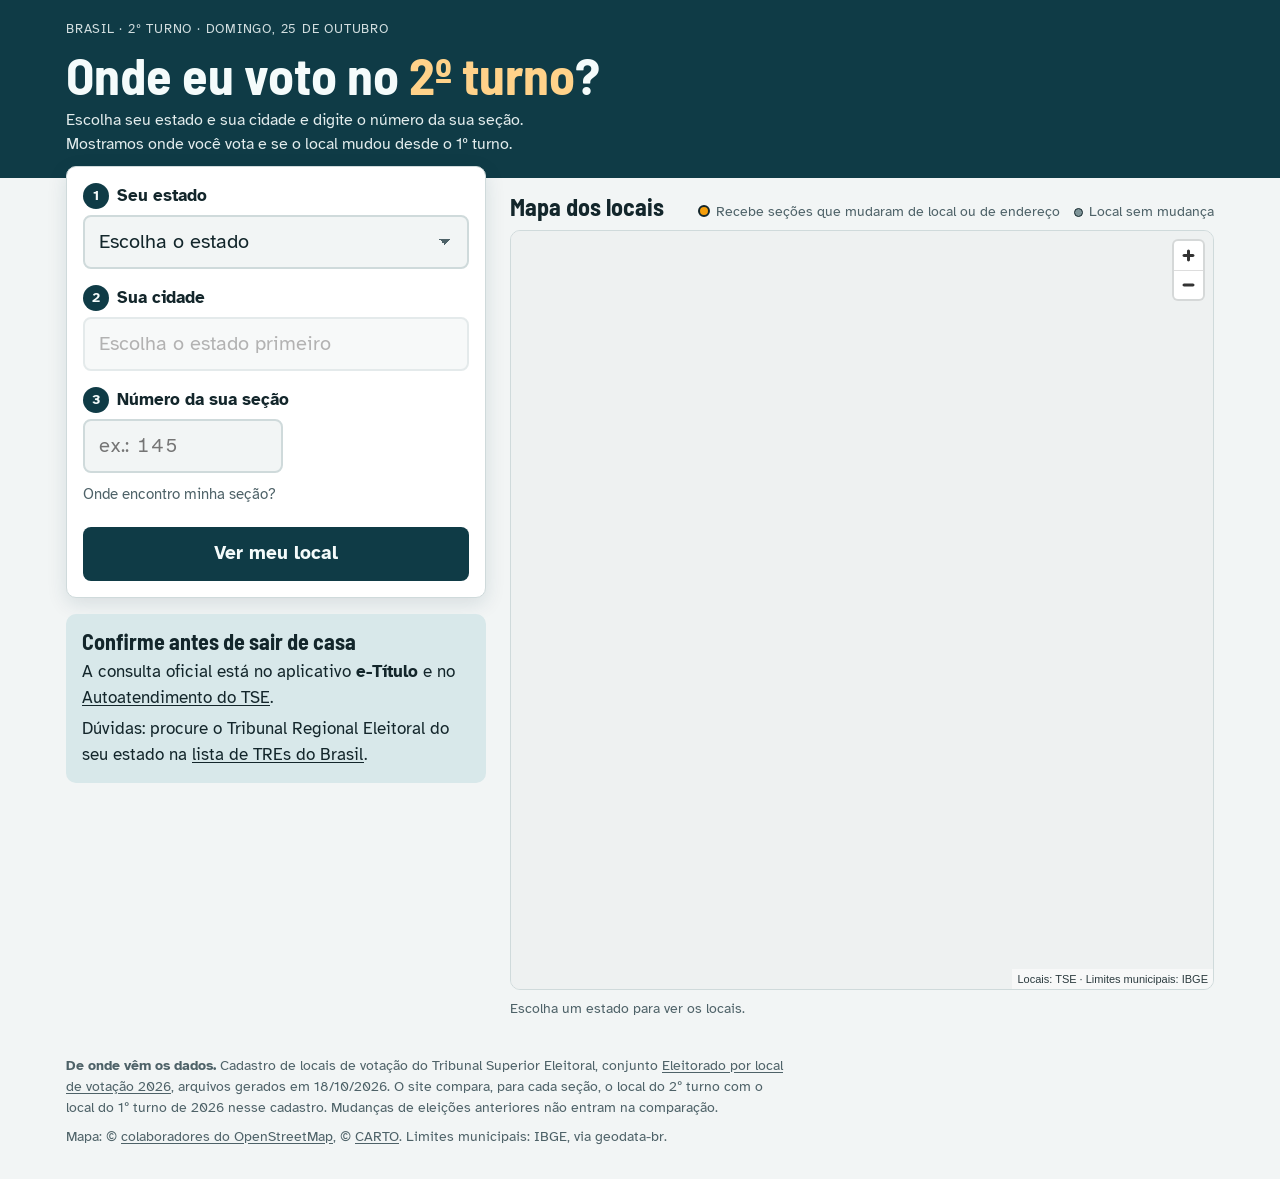
==== index.html @ 8fe8cce7 "Remove a frase 'Este site não é oficial' do bloco de confirmação Co-Authored-By: Claude Opus 5.5 <no" ====
<!doctype html>
<html lang="pt-BR">
<head>
<meta charset="utf-8">
<meta name="viewport" content="width=device-width, initial-scale=1, viewport-fit=cover">
<title>Onde voto no 2º turno?</title>
<meta name="description" content="Consulte onde sua seção vota no 2º turno de 25/10/2026, em todo o Brasil e no exterior, e veja se o local mudou desde o 1º turno. Dados do cadastro do TSE.">
<meta name="theme-color" content="#0f3b46">
<link rel="preconnect" href="https://fonts.googleapis.com">
<link rel="preconnect" href="https://fonts.gstatic.com" crossorigin>
<link rel="stylesheet" href="https://fonts.googleapis.com/css2?family=Atkinson+Hyperlegible:wght@400;700&family=Barlow+Semi+Condensed:wght@600;700&display=swap">
<link rel="stylesheet" href="lib/maplibre-gl.css">
<link rel="stylesheet" href="assets/estilo.css">
</head>
<body>
<header class="topo">
  <div class="faixa">
    <p class="selo">Brasil · 2º turno · domingo, 25 de outubro</p>
    <h1>Onde eu voto no <span>2º turno</span>?</h1>
    <p class="sub">Escolha seu estado e sua cidade e digite o número da sua seção. Mostramos onde você vota e se o local mudou desde o 1º turno.</p>
  </div>
</header>

<main class="conteudo">
  <form id="busca" class="busca" autocomplete="off" novalidate>
    <div class="campo">
      <label for="uf"><span class="passo">1</span> Seu estado</label>
      <select id="uf"><option value="">Escolha o estado</option></select>
      <p id="carregando" class="carregando" role="status" hidden></p>
    </div>
    <div class="campo">
      <label for="cidade"><span class="passo">2</span> <span id="rotulo-cidade">Sua cidade</span></label>
      <div class="auto">
        <input id="cidade" type="text" inputmode="search" placeholder="Escolha o estado primeiro" aria-autocomplete="list" aria-controls="sugestoes" aria-expanded="false" enterkeyhint="next" disabled>
        <ul id="sugestoes" class="sugestoes" role="listbox" hidden></ul>
      </div>
      <p id="dica-exterior" class="dica" hidden>No exterior, digite a cidade que aparece no seu título como município. Normalmente é a cidade do consulado ou da embaixada, que pode ser diferente da cidade onde você mora.</p>
    </div>
    <div class="campo">
      <label for="secao"><span class="passo">3</span> Número da sua seção</label>
      <input id="secao" type="text" inputmode="numeric" pattern="[0-9]*" maxlength="4" placeholder="ex.: 145" enterkeyhint="search">
      <details class="ajuda">
        <summary>Onde encontro minha seção?</summary>
        <p>No seu título de eleitor ou no aplicativo e-Título, no campo <b>Seção</b>. A <b>Zona</b> aparece logo ao lado e pode ser pedida se a sua cidade tiver mais de uma zona.</p>
      </details>
    </div>
    <button id="ver" type="submit" class="botao">Ver meu local</button>
    <p id="erro" class="erro" role="alert" hidden></p>
  </form>

  <section id="resultado" class="resultado" aria-live="polite" hidden></section>

  <section id="mapa-bloco" class="mapa-bloco" aria-labelledby="titulo-mapa">
    <div class="mapa-cab">
      <h2 id="titulo-mapa">Mapa dos locais</h2>
      <ul class="legenda">
        <li><span class="pt pt-mud"></span>Recebe seções que mudaram de local ou de endereço</li>
        <li><span class="pt pt-normal"></span>Local sem mudança</li>
      </ul>
    </div>
    <div id="mapa" class="mapa" role="region" aria-label="Mapa dos locais de votação"></div>
    <p class="nota-mapa" id="nota-mapa">Escolha um estado para ver os locais. Toque em um ponto para ver o nome do local e as seções. Os pontos usam as coordenadas do cadastro do TSE e podem estar algumas dezenas de metros fora do lugar exato.</p>
  </section>

  <section id="cidade-lista" class="cidade-lista" hidden></section>

  <aside class="confirme">
    <h2>Confirme antes de sair de casa</h2>
    <p>A consulta oficial está no aplicativo <b>e-Título</b> e no <a href="https://www.tse.jus.br/servicos-eleitorais/autoatendimento-eleitoral" target="_blank" rel="noopener">Autoatendimento do TSE</a>.</p>
    <p id="tre-txt">Dúvidas: procure o Tribunal Regional Eleitoral do seu estado na <a id="tre-link" href="https://www.tse.jus.br/institucional/justica-eleitoral/tres" target="_blank" rel="noopener">lista de TREs do Brasil</a>.</p>
  </aside>
</main>

<footer class="rodape">
  <p><b>De onde vêm os dados.</b> Cadastro de locais de votação do Tribunal Superior Eleitoral, conjunto <a href="https://dadosabertos.tse.jus.br/dataset/eleitorado-2026" target="_blank" rel="noopener">Eleitorado por local de votação 2026</a>, arquivos gerados em <span id="data-tse">—</span>. O site compara, para cada seção, o local do 2º turno com o local do 1º turno de 2026 nesse cadastro. Mudanças de eleições anteriores não entram na comparação.</p>
  <p>Mapa: © <a href="https://www.openstreetmap.org/copyright" target="_blank" rel="noopener">colaboradores do OpenStreetMap</a>, © <a href="https://carto.com/attributions" target="_blank" rel="noopener">CARTO</a>. Limites municipais: IBGE, via geodata-br. <span id="repo-txt" hidden>Código aberto no <a id="link-repo" href="#" target="_blank" rel="noopener">GitHub</a>.</span></p>
</footer>

<script src="lib/maplibre-gl.js"></script>
<script src="assets/app.js"></script>
</body>
</html>
---- lib/maplibre-gl.css ----
.maplibregl-map{font:12px/20px Helvetica Neue,Arial,Helvetica,sans-serif;overflow:hidden;position:relative;-webkit-tap-highlight-color:rgb(0 0 0/0)}.maplibregl-canvas{left:0;position:absolute;top:0}.maplibregl-map:fullscreen{height:100%;width:100%}.maplibregl-ctrl-group button.maplibregl-ctrl-compass{touch-action:none}.maplibregl-canvas-container.maplibregl-interactive,.maplibregl-ctrl-group button.maplibregl-ctrl-compass{cursor:grab;-webkit-user-select:none;-moz-user-select:none;user-select:none}.maplibregl-canvas-container.maplibregl-interactive.maplibregl-track-pointer{cursor:pointer}.maplibregl-canvas-container.maplibregl-interactive:active,.maplibregl-ctrl-group button.maplibregl-ctrl-compass:active{cursor:grabbing}.maplibregl-canvas-container.maplibregl-touch-zoom-rotate,.maplibregl-canvas-container.maplibregl-touch-zoom-rotate .maplibregl-canvas{touch-action:pan-x pan-y}.maplibregl-canvas-container.maplibregl-touch-drag-pan,.maplibregl-canvas-container.maplibregl-touch-drag-pan .maplibregl-canvas{touch-action:pinch-zoom}.maplibregl-canvas-container.maplibregl-touch-zoom-rotate.maplibregl-touch-drag-pan,.maplibregl-canvas-container.maplibregl-touch-zoom-rotate.maplibregl-touch-drag-pan .maplibregl-canvas{touch-action:none}.maplibregl-canvas-container.maplibregl-touch-drag-pan.maplibregl-cooperative-gestures,.maplibregl-canvas-container.maplibregl-touch-drag-pan.maplibregl-cooperative-gestures .maplibregl-canvas{touch-action:pan-x pan-y}.maplibregl-ctrl-bottom-left,.maplibregl-ctrl-bottom-right,.maplibregl-ctrl-top-left,.maplibregl-ctrl-top-right{pointer-events:none;position:absolute;z-index:2}.maplibregl-ctrl-top-left{left:0;top:0}.maplibregl-ctrl-top-right{right:0;top:0}.maplibregl-ctrl-bottom-left{bottom:0;left:0}.maplibregl-ctrl-bottom-right{bottom:0;right:0}.maplibregl-ctrl{clear:both;pointer-events:auto;transform:translate(0)}.maplibregl-ctrl-top-left .maplibregl-ctrl{float:left;margin:10px 0 0 10px}.maplibregl-ctrl-top-right .maplibregl-ctrl{float:right;margin:10px 10px 0 0}.maplibregl-ctrl-bottom-left .maplibregl-ctrl{float:left;margin:0 0 10px 10px}.maplibregl-ctrl-bottom-right .maplibregl-ctrl{float:right;margin:0 10px 10px 0}.maplibregl-ctrl-group{background:#fff;border-radius:4px}.maplibregl-ctrl-group:not(:empty){box-shadow:0 0 0 2px rgba(0,0,0,.1)}@media (forced-colors:active){.maplibregl-ctrl-group:not(:empty){box-shadow:0 0 0 2px ButtonText}}.maplibregl-ctrl-group button{background-color:transparent;border:0;box-sizing:border-box;cursor:pointer;display:block;height:29px;outline:none;padding:0;width:29px}.maplibregl-ctrl-group button+button{border-top:1px solid #ddd}.maplibregl-ctrl button .maplibregl-ctrl-icon{background-position:50%;background-repeat:no-repeat;display:block;height:100%;width:100%}@media (forced-colors:active){.maplibregl-ctrl-icon{background-color:transparent}.maplibregl-ctrl-group button+button{border-top:1px solid ButtonText}}.maplibregl-ctrl button::-moz-focus-inner{border:0;padding:0}.maplibregl-ctrl-attrib-button:focus,.maplibregl-ctrl-group button:focus{box-shadow:0 0 2px 2px #0096ff}.maplibregl-ctrl button:disabled{cursor:not-allowed}.maplibregl-ctrl button:disabled .maplibregl-ctrl-icon{opacity:.25}.maplibregl-ctrl button:not(:disabled):hover{background-color:rgb(0 0 0/5%)}.maplibregl-ctrl-group button:focus:focus-visible{box-shadow:0 0 2px 2px #0096ff}.maplibregl-ctrl-group button:focus:not(:focus-visible){box-shadow:none}.maplibregl-ctrl-group button:focus:first-child{border-radius:4px 4px 0 0}.maplibregl-ctrl-group button:focus:last-child{border-radius:0 0 4px 4px}.maplibregl-ctrl-group button:focus:only-child{border-radius:inherit}.maplibregl-ctrl button.maplibregl-ctrl-zoom-out .maplibregl-ctrl-icon{background-image:url("data:image/svg+xml;charset=utf-8,%3Csvg xmlns='http://www.w3.org/2000/svg' width='29' height='29' fill='%23333' viewBox='0 0 29 29'%3E%3Cpath d='M10 13c-.75 0-1.5.75-1.5 1.5S9.25 16 10 16h9c.75 0 1.5-.75 1.5-1.5S19.75 13 19 13z'/%3E%3C/svg%3E")}.maplibregl-ctrl button.maplibregl-ctrl-zoom-in .maplibregl-ctrl-icon{background-image:url("data:image/svg+xml;charset=utf-8,%3Csvg xmlns='http://www.w3.org/2000/svg' width='29' height='29' fill='%23333' viewBox='0 0 29 29'%3E%3Cpath d='M14.5 8.5c-.75 0-1.5.75-1.5 1.5v3h-3c-.75 0-1.5.75-1.5 1.5S9.25 16 10 16h3v3c0 .75.75 1.5 1.5 1.5S16 19.75 16 19v-3h3c.75 0 1.5-.75 1.5-1.5S19.75 13 19 13h-3v-3c0-.75-.75-1.5-1.5-1.5'/%3E%3C/svg%3E")}@media (forced-colors:active){.maplibregl-ctrl button.maplibregl-ctrl-zoom-out .maplibregl-ctrl-icon{background-image:url("data:image/svg+xml;charset=utf-8,%3Csvg xmlns='http://www.w3.org/2000/svg' width='29' height='29' fill='%23fff' viewBox='0 0 29 29'%3E%3Cpath d='M10 13c-.75 0-1.5.75-1.5 1.5S9.25 16 10 16h9c.75 0 1.5-.75 1.5-1.5S19.75 13 19 13z'/%3E%3C/svg%3E")}.maplibregl-ctrl button.maplibregl-ctrl-zoom-in .maplibregl-ctrl-icon{background-image:url("data:image/svg+xml;charset=utf-8,%3Csvg xmlns='http://www.w3.org/2000/svg' width='29' height='29' fill='%23fff' viewBox='0 0 29 29'%3E%3Cpath d='M14.5 8.5c-.75 0-1.5.75-1.5 1.5v3h-3c-.75 0-1.5.75-1.5 1.5S9.25 16 10 16h3v3c0 .75.75 1.5 1.5 1.5S16 19.75 16 19v-3h3c.75 0 1.5-.75 1.5-1.5S19.75 13 19 13h-3v-3c0-.75-.75-1.5-1.5-1.5'/%3E%3C/svg%3E")}}@media (forced-colors:active) and (prefers-color-scheme:light){.maplibregl-ctrl button.maplibregl-ctrl-zoom-out .maplibregl-ctrl-icon{background-image:url("data:image/svg+xml;charset=utf-8,%3Csvg xmlns='http://www.w3.org/2000/svg' width='29' height='29' viewBox='0 0 29 29'%3E%3Cpath d='M10 13c-.75 0-1.5.75-1.5 1.5S9.25 16 10 16h9c.75 0 1.5-.75 1.5-1.5S19.75 13 19 13z'/%3E%3C/svg%3E")}.maplibregl-ctrl button.maplibregl-ctrl-zoom-in .maplibregl-ctrl-icon{background-image:url("data:image/svg+xml;charset=utf-8,%3Csvg xmlns='http://www.w3.org/2000/svg' width='29' height='29' viewBox='0 0 29 29'%3E%3Cpath d='M14.5 8.5c-.75 0-1.5.75-1.5 1.5v3h-3c-.75 0-1.5.75-1.5 1.5S9.25 16 10 16h3v3c0 .75.75 1.5 1.5 1.5S16 19.75 16 19v-3h3c.75 0 1.5-.75 1.5-1.5S19.75 13 19 13h-3v-3c0-.75-.75-1.5-1.5-1.5'/%3E%3C/svg%3E")}}.maplibregl-ctrl button.maplibregl-ctrl-fullscreen .maplibregl-ctrl-icon{background-image:url("data:image/svg+xml;charset=utf-8,%3Csvg xmlns='http://www.w3.org/2000/svg' width='29' height='29' fill='%23333' viewBox='0 0 29 29'%3E%3Cpath d='M24 16v5.5c0 1.75-.75 2.5-2.5 2.5H16v-1l3-1.5-4-5.5 1-1 5.5 4 1.5-3zM6 16l1.5 3 5.5-4 1 1-4 5.5 3 1.5v1H7.5C5.75 24 5 23.25 5 21.5V16zm7-11v1l-3 1.5 4 5.5-1 1-5.5-4L6 13H5V7.5C5 5.75 5.75 5 7.5 5zm11 2.5c0-1.75-.75-2.5-2.5-2.5H16v1l3 1.5-4 5.5 1 1 5.5-4 1.5 3h1z'/%3E%3C/svg%3E")}.maplibregl-ctrl button.maplibregl-ctrl-shrink .maplibregl-ctrl-icon{background-image:url("data:image/svg+xml;charset=utf-8,%3Csvg xmlns='http://www.w3.org/2000/svg' width='29' height='29' viewBox='0 0 29 29'%3E%3Cpath d='M18.5 16c-1.75 0-2.5.75-2.5 2.5V24h1l1.5-3 5.5 4 1-1-4-5.5 3-1.5v-1zM13 18.5c0-1.75-.75-2.5-2.5-2.5H5v1l3 1.5L4 24l1 1 5.5-4 1.5 3h1zm3-8c0 1.75.75 2.5 2.5 2.5H24v-1l-3-1.5L25 5l-1-1-5.5 4L17 5h-1zM10.5 13c1.75 0 2.5-.75 2.5-2.5V5h-1l-1.5 3L5 4 4 5l4 5.5L5 12v1z'/%3E%3C/svg%3E")}@media (forced-colors:active){.maplibregl-ctrl button.maplibregl-ctrl-fullscreen .maplibregl-ctrl-icon{background-image:url("data:image/svg+xml;charset=utf-8,%3Csvg xmlns='http://www.w3.org/2000/svg' width='29' height='29' fill='%23fff' viewBox='0 0 29 29'%3E%3Cpath d='M24 16v5.5c0 1.75-.75 2.5-2.5 2.5H16v-1l3-1.5-4-5.5 1-1 5.5 4 1.5-3zM6 16l1.5 3 5.5-4 1 1-4 5.5 3 1.5v1H7.5C5.75 24 5 23.25 5 21.5V16zm7-11v1l-3 1.5 4 5.5-1 1-5.5-4L6 13H5V7.5C5 5.75 5.75 5 7.5 5zm11 2.5c0-1.75-.75-2.5-2.5-2.5H16v1l3 1.5-4 5.5 1 1 5.5-4 1.5 3h1z'/%3E%3C/svg%3E")}.maplibregl-ctrl button.maplibregl-ctrl-shrink .maplibregl-ctrl-icon{background-image:url("data:image/svg+xml;charset=utf-8,%3Csvg xmlns='http://www.w3.org/2000/svg' width='29' height='29' fill='%23fff' viewBox='0 0 29 29'%3E%3Cpath d='M18.5 16c-1.75 0-2.5.75-2.5 2.5V24h1l1.5-3 5.5 4 1-1-4-5.5 3-1.5v-1zM13 18.5c0-1.75-.75-2.5-2.5-2.5H5v1l3 1.5L4 24l1 1 5.5-4 1.5 3h1zm3-8c0 1.75.75 2.5 2.5 2.5H24v-1l-3-1.5L25 5l-1-1-5.5 4L17 5h-1zM10.5 13c1.75 0 2.5-.75 2.5-2.5V5h-1l-1.5 3L5 4 4 5l4 5.5L5 12v1z'/%3E%3C/svg%3E")}}@media (forced-colors:active) and (prefers-color-scheme:light){.maplibregl-ctrl button.maplibregl-ctrl-fullscreen .maplibregl-ctrl-icon{background-image:url("data:image/svg+xml;charset=utf-8,%3Csvg xmlns='http://www.w3.org/2000/svg' width='29' height='29' viewBox='0 0 29 29'%3E%3Cpath d='M24 16v5.5c0 1.75-.75 2.5-2.5 2.5H16v-1l3-1.5-4-5.5 1-1 5.5 4 1.5-3zM6 16l1.5 3 5.5-4 1 1-4 5.5 3 1.5v1H7.5C5.75 24 5 23.25 5 21.5V16zm7-11v1l-3 1.5 4 5.5-1 1-5.5-4L6 13H5V7.5C5 5.75 5.75 5 7.5 5zm11 2.5c0-1.75-.75-2.5-2.5-2.5H16v1l3 1.5-4 5.5 1 1 5.5-4 1.5 3h1z'/%3E%3C/svg%3E")}.maplibregl-ctrl button.maplibregl-ctrl-shrink .maplibregl-ctrl-icon{background-image:url("data:image/svg+xml;charset=utf-8,%3Csvg xmlns='http://www.w3.org/2000/svg' width='29' height='29' viewBox='0 0 29 29'%3E%3Cpath d='M18.5 16c-1.75 0-2.5.75-2.5 2.5V24h1l1.5-3 5.5 4 1-1-4-5.5 3-1.5v-1zM13 18.5c0-1.75-.75-2.5-2.5-2.5H5v1l3 1.5L4 24l1 1 5.5-4 1.5 3h1zm3-8c0 1.75.75 2.5 2.5 2.5H24v-1l-3-1.5L25 5l-1-1-5.5 4L17 5h-1zM10.5 13c1.75 0 2.5-.75 2.5-2.5V5h-1l-1.5 3L5 4 4 5l4 5.5L5 12v1z'/%3E%3C/svg%3E")}}.maplibregl-ctrl button.maplibregl-ctrl-compass .maplibregl-ctrl-icon{background-image:url("data:image/svg+xml;charset=utf-8,%3Csvg xmlns='http://www.w3.org/2000/svg' width='29' height='29' fill='%23333' viewBox='0 0 29 29'%3E%3Cpath d='m10.5 14 4-8 4 8z'/%3E%3Cpath fill='%23ccc' d='m10.5 16 4 8 4-8z'/%3E%3C/svg%3E")}@media (forced-colors:active){.maplibregl-ctrl button.maplibregl-ctrl-compass .maplibregl-ctrl-icon{background-image:url("data:image/svg+xml;charset=utf-8,%3Csvg xmlns='http://www.w3.org/2000/svg' width='29' height='29' fill='%23fff' viewBox='0 0 29 29'%3E%3Cpath d='m10.5 14 4-8 4 8z'/%3E%3Cpath fill='%23ccc' d='m10.5 16 4 8 4-8z'/%3E%3C/svg%3E")}}@media (forced-colors:active) and (prefers-color-scheme:light){.maplibregl-ctrl button.maplibregl-ctrl-compass .maplibregl-ctrl-icon{background-image:url("data:image/svg+xml;charset=utf-8,%3Csvg xmlns='http://www.w3.org/2000/svg' width='29' height='29' viewBox='0 0 29 29'%3E%3Cpath d='m10.5 14 4-8 4 8z'/%3E%3Cpath fill='%23ccc' d='m10.5 16 4 8 4-8z'/%3E%3C/svg%3E")}}.maplibregl-ctrl button.maplibregl-ctrl-terrain .maplibregl-ctrl-icon{background-image:url("data:image/svg+xml;charset=utf-8,%3Csvg xmlns='http://www.w3.org/2000/svg' width='22' height='22' fill='%23333' viewBox='0 0 22 22'%3E%3Cpath d='m1.754 13.406 4.453-4.851 3.09 3.09 3.281 3.277.969-.969-3.309-3.312 3.844-4.121 6.148 6.886h1.082v-.855l-7.207-8.07-4.84 5.187L6.169 6.57l-5.48 5.965v.871ZM.688 16.844h20.625v1.375H.688Zm0 0'/%3E%3C/svg%3E")}.maplibregl-ctrl button.maplibregl-ctrl-terrain-enabled .maplibregl-ctrl-icon{background-image:url("data:image/svg+xml;charset=utf-8,%3Csvg xmlns='http://www.w3.org/2000/svg' width='22' height='22' fill='%2333b5e5' viewBox='0 0 22 22'%3E%3Cpath d='m1.754 13.406 4.453-4.851 3.09 3.09 3.281 3.277.969-.969-3.309-3.312 3.844-4.121 6.148 6.886h1.082v-.855l-7.207-8.07-4.84 5.187L6.169 6.57l-5.48 5.965v.871ZM.688 16.844h20.625v1.375H.688Zm0 0'/%3E%3C/svg%3E")}.maplibregl-ctrl button.maplibregl-ctrl-geolocate .maplibregl-ctrl-icon{background-image:url("data:image/svg+xml;charset=utf-8,%3Csvg xmlns='http://www.w3.org/2000/svg' width='29' height='29' fill='%23333' viewBox='0 0 20 20'%3E%3Cpath d='M10 4C9 4 9 5 9 5v.1A5 5 0 0 0 5.1 9H5s-1 0-1 1 1 1 1 1h.1A5 5 0 0 0 9 14.9v.1s0 1 1 1 1-1 1-1v-.1a5 5 0 0 0 3.9-3.9h.1s1 0 1-1-1-1-1-1h-.1A5 5 0 0 0 11 5.1V5s0-1-1-1m0 2.5a3.5 3.5 0 1 1 0 7 3.5 3.5 0 1 1 0-7'/%3E%3Ccircle cx='10' cy='10' r='2'/%3E%3C/svg%3E")}.maplibregl-ctrl button.maplibregl-ctrl-geolocate:disabled .maplibregl-ctrl-icon{background-image:url("data:image/svg+xml;charset=utf-8,%3Csvg xmlns='http://www.w3.org/2000/svg' width='29' height='29' fill='%23aaa' viewBox='0 0 20 20'%3E%3Cpath d='M10 4C9 4 9 5 9 5v.1A5 5 0 0 0 5.1 9H5s-1 0-1 1 1 1 1 1h.1A5 5 0 0 0 9 14.9v.1s0 1 1 1 1-1 1-1v-.1a5 5 0 0 0 3.9-3.9h.1s1 0 1-1-1-1-1-1h-.1A5 5 0 0 0 11 5.1V5s0-1-1-1m0 2.5a3.5 3.5 0 1 1 0 7 3.5 3.5 0 1 1 0-7'/%3E%3Ccircle cx='10' cy='10' r='2'/%3E%3Cpath fill='red' d='m14 5 1 1-9 9-1-1z'/%3E%3C/svg%3E")}.maplibregl-ctrl button.maplibregl-ctrl-geolocate.maplibregl-ctrl-geolocate-active .maplibregl-ctrl-icon{background-image:url("data:image/svg+xml;charset=utf-8,%3Csvg xmlns='http://www.w3.org/2000/svg' width='29' height='29' fill='%2333b5e5' viewBox='0 0 20 20'%3E%3Cpath d='M10 4C9 4 9 5 9 5v.1A5 5 0 0 0 5.1 9H5s-1 0-1 1 1 1 1 1h.1A5 5 0 0 0 9 14.9v.1s0 1 1 1 1-1 1-1v-.1a5 5 0 0 0 3.9-3.9h.1s1 0 1-1-1-1-1-1h-.1A5 5 0 0 0 11 5.1V5s0-1-1-1m0 2.5a3.5 3.5 0 1 1 0 7 3.5 3.5 0 1 1 0-7'/%3E%3Ccircle cx='10' cy='10' r='2'/%3E%3C/svg%3E")}.maplibregl-ctrl button.maplibregl-ctrl-geolocate.maplibregl-ctrl-geolocate-active-error .maplibregl-ctrl-icon{background-image:url("data:image/svg+xml;charset=utf-8,%3Csvg xmlns='http://www.w3.org/2000/svg' width='29' height='29' fill='%23e58978' viewBox='0 0 20 20'%3E%3Cpath d='M10 4C9 4 9 5 9 5v.1A5 5 0 0 0 5.1 9H5s-1 0-1 1 1 1 1 1h.1A5 5 0 0 0 9 14.9v.1s0 1 1 1 1-1 1-1v-.1a5 5 0 0 0 3.9-3.9h.1s1 0 1-1-1-1-1-1h-.1A5 5 0 0 0 11 5.1V5s0-1-1-1m0 2.5a3.5 3.5 0 1 1 0 7 3.5 3.5 0 1 1 0-7'/%3E%3Ccircle cx='10' cy='10' r='2'/%3E%3C/svg%3E")}.maplibregl-ctrl button.maplibregl-ctrl-geolocate.maplibregl-ctrl-geolocate-background .maplibregl-ctrl-icon{background-image:url("data:image/svg+xml;charset=utf-8,%3Csvg xmlns='http://www.w3.org/2000/svg' width='29' height='29' fill='%2333b5e5' viewBox='0 0 20 20'%3E%3Cpath d='M10 4C9 4 9 5 9 5v.1A5 5 0 0 0 5.1 9H5s-1 0-1 1 1 1 1 1h.1A5 5 0 0 0 9 14.9v.1s0 1 1 1 1-1 1-1v-.1a5 5 0 0 0 3.9-3.9h.1s1 0 1-1-1-1-1-1h-.1A5 5 0 0 0 11 5.1V5s0-1-1-1m0 2.5a3.5 3.5 0 1 1 0 7 3.5 3.5 0 1 1 0-7'/%3E%3C/svg%3E")}.maplibregl-ctrl button.maplibregl-ctrl-geolocate.maplibregl-ctrl-geolocate-background-error .maplibregl-ctrl-icon{background-image:url("data:image/svg+xml;charset=utf-8,%3Csvg xmlns='http://www.w3.org/2000/svg' width='29' height='29' fill='%23e54e33' viewBox='0 0 20 20'%3E%3Cpath d='M10 4C9 4 9 5 9 5v.1A5 5 0 0 0 5.1 9H5s-1 0-1 1 1 1 1 1h.1A5 5 0 0 0 9 14.9v.1s0 1 1 1 1-1 1-1v-.1a5 5 0 0 0 3.9-3.9h.1s1 0 1-1-1-1-1-1h-.1A5 5 0 0 0 11 5.1V5s0-1-1-1m0 2.5a3.5 3.5 0 1 1 0 7 3.5 3.5 0 1 1 0-7'/%3E%3C/svg%3E")}.maplibregl-ctrl button.maplibregl-ctrl-geolocate.maplibregl-ctrl-geolocate-waiting .maplibregl-ctrl-icon{animation:maplibregl-spin 2s linear infinite}@media (forced-colors:active){.maplibregl-ctrl button.maplibregl-ctrl-geolocate .maplibregl-ctrl-icon{background-image:url("data:image/svg+xml;charset=utf-8,%3Csvg xmlns='http://www.w3.org/2000/svg' width='29' height='29' fill='%23fff' viewBox='0 0 20 20'%3E%3Cpath d='M10 4C9 4 9 5 9 5v.1A5 5 0 0 0 5.1 9H5s-1 0-1 1 1 1 1 1h.1A5 5 0 0 0 9 14.9v.1s0 1 1 1 1-1 1-1v-.1a5 5 0 0 0 3.9-3.9h.1s1 0 1-1-1-1-1-1h-.1A5 5 0 0 0 11 5.1V5s0-1-1-1m0 2.5a3.5 3.5 0 1 1 0 7 3.5 3.5 0 1 1 0-7'/%3E%3Ccircle cx='10' cy='10' r='2'/%3E%3C/svg%3E")}.maplibregl-ctrl button.maplibregl-ctrl-geolocate:disabled .maplibregl-ctrl-icon{background-image:url("data:image/svg+xml;charset=utf-8,%3Csvg xmlns='http://www.w3.org/2000/svg' width='29' height='29' fill='%23999' viewBox='0 0 20 20'%3E%3Cpath d='M10 4C9 4 9 5 9 5v.1A5 5 0 0 0 5.1 9H5s-1 0-1 1 1 1 1 1h.1A5 5 0 0 0 9 14.9v.1s0 1 1 1 1-1 1-1v-.1a5 5 0 0 0 3.9-3.9h.1s1 0 1-1-1-1-1-1h-.1A5 5 0 0 0 11 5.1V5s0-1-1-1m0 2.5a3.5 3.5 0 1 1 0 7 3.5 3.5 0 1 1 0-7'/%3E%3Ccircle cx='10' cy='10' r='2'/%3E%3Cpath fill='red' d='m14 5 1 1-9 9-1-1z'/%3E%3C/svg%3E")}.maplibregl-ctrl button.maplibregl-ctrl-geolocate.maplibregl-ctrl-geolocate-active .maplibregl-ctrl-icon{background-image:url("data:image/svg+xml;charset=utf-8,%3Csvg xmlns='http://www.w3.org/2000/svg' width='29' height='29' fill='%2333b5e5' viewBox='0 0 20 20'%3E%3Cpath d='M10 4C9 4 9 5 9 5v.1A5 5 0 0 0 5.1 9H5s-1 0-1 1 1 1 1 1h.1A5 5 0 0 0 9 14.9v.1s0 1 1 1 1-1 1-1v-.1a5 5 0 0 0 3.9-3.9h.1s1 0 1-1-1-1-1-1h-.1A5 5 0 0 0 11 5.1V5s0-1-1-1m0 2.5a3.5 3.5 0 1 1 0 7 3.5 3.5 0 1 1 0-7'/%3E%3Ccircle cx='10' cy='10' r='2'/%3E%3C/svg%3E")}.maplibregl-ctrl button.maplibregl-ctrl-geolocate.maplibregl-ctrl-geolocate-active-error .maplibregl-ctrl-icon{background-image:url("data:image/svg+xml;charset=utf-8,%3Csvg xmlns='http://www.w3.org/2000/svg' width='29' height='29' fill='%23e58978' viewBox='0 0 20 20'%3E%3Cpath d='M10 4C9 4 9 5 9 5v.1A5 5 0 0 0 5.1 9H5s-1 0-1 1 1 1 1 1h.1A5 5 0 0 0 9 14.9v.1s0 1 1 1 1-1 1-1v-.1a5 5 0 0 0 3.9-3.9h.1s1 0 1-1-1-1-1-1h-.1A5 5 0 0 0 11 5.1V5s0-1-1-1m0 2.5a3.5 3.5 0 1 1 0 7 3.5 3.5 0 1 1 0-7'/%3E%3Ccircle cx='10' cy='10' r='2'/%3E%3C/svg%3E")}.maplibregl-ctrl button.maplibregl-ctrl-geolocate.maplibregl-ctrl-geolocate-background .maplibregl-ctrl-icon{background-image:url("data:image/svg+xml;charset=utf-8,%3Csvg xmlns='http://www.w3.org/2000/svg' width='29' height='29' fill='%2333b5e5' viewBox='0 0 20 20'%3E%3Cpath d='M10 4C9 4 9 5 9 5v.1A5 5 0 0 0 5.1 9H5s-1 0-1 1 1 1 1 1h.1A5 5 0 0 0 9 14.9v.1s0 1 1 1 1-1 1-1v-.1a5 5 0 0 0 3.9-3.9h.1s1 0 1-1-1-1-1-1h-.1A5 5 0 0 0 11 5.1V5s0-1-1-1m0 2.5a3.5 3.5 0 1 1 0 7 3.5 3.5 0 1 1 0-7'/%3E%3C/svg%3E")}.maplibregl-ctrl button.maplibregl-ctrl-geolocate.maplibregl-ctrl-geolocate-background-error .maplibregl-ctrl-icon{background-image:url("data:image/svg+xml;charset=utf-8,%3Csvg xmlns='http://www.w3.org/2000/svg' width='29' height='29' fill='%23e54e33' viewBox='0 0 20 20'%3E%3Cpath d='M10 4C9 4 9 5 9 5v.1A5 5 0 0 0 5.1 9H5s-1 0-1 1 1 1 1 1h.1A5 5 0 0 0 9 14.9v.1s0 1 1 1 1-1 1-1v-.1a5 5 0 0 0 3.9-3.9h.1s1 0 1-1-1-1-1-1h-.1A5 5 0 0 0 11 5.1V5s0-1-1-1m0 2.5a3.5 3.5 0 1 1 0 7 3.5 3.5 0 1 1 0-7'/%3E%3C/svg%3E")}}@media (forced-colors:active) and (prefers-color-scheme:light){.maplibregl-ctrl button.maplibregl-ctrl-geolocate .maplibregl-ctrl-icon{background-image:url("data:image/svg+xml;charset=utf-8,%3Csvg xmlns='http://www.w3.org/2000/svg' width='29' height='29' viewBox='0 0 20 20'%3E%3Cpath d='M10 4C9 4 9 5 9 5v.1A5 5 0 0 0 5.1 9H5s-1 0-1 1 1 1 1 1h.1A5 5 0 0 0 9 14.9v.1s0 1 1 1 1-1 1-1v-.1a5 5 0 0 0 3.9-3.9h.1s1 0 1-1-1-1-1-1h-.1A5 5 0 0 0 11 5.1V5s0-1-1-1m0 2.5a3.5 3.5 0 1 1 0 7 3.5 3.5 0 1 1 0-7'/%3E%3Ccircle cx='10' cy='10' r='2'/%3E%3C/svg%3E")}.maplibregl-ctrl button.maplibregl-ctrl-geolocate:disabled .maplibregl-ctrl-icon{background-image:url("data:image/svg+xml;charset=utf-8,%3Csvg xmlns='http://www.w3.org/2000/svg' width='29' height='29' fill='%23666' viewBox='0 0 20 20'%3E%3Cpath d='M10 4C9 4 9 5 9 5v.1A5 5 0 0 0 5.1 9H5s-1 0-1 1 1 1 1 1h.1A5 5 0 0 0 9 14.9v.1s0 1 1 1 1-1 1-1v-.1a5 5 0 0 0 3.9-3.9h.1s1 0 1-1-1-1-1-1h-.1A5 5 0 0 0 11 5.1V5s0-1-1-1m0 2.5a3.5 3.5 0 1 1 0 7 3.5 3.5 0 1 1 0-7'/%3E%3Ccircle cx='10' cy='10' r='2'/%3E%3Cpath fill='red' d='m14 5 1 1-9 9-1-1z'/%3E%3C/svg%3E")}}@keyframes maplibregl-spin{0%{transform:rotate(0deg)}to{transform:rotate(1turn)}}a.maplibregl-ctrl-logo{background-image:url("data:image/svg+xml;charset=utf-8,%3Csvg xmlns='http://www.w3.org/2000/svg' width='88' height='23' fill='none'%3E%3Cpath fill='%23000' fill-opacity='.4' fill-rule='evenodd' d='M17.408 16.796h-1.827l2.501-12.095h.198l3.324 6.533.988 2.19.988-2.19 3.258-6.533h.181l2.6 12.095h-1.81l-1.218-5.644-.362-1.71-.658 1.71-2.929 5.644h-.098l-2.914-5.644-.757-1.71-.345 1.71zm1.958-3.42-.726 3.663a1.255 1.255 0 0 1-1.232 1.011h-1.827a1.255 1.255 0 0 1-1.229-1.509l2.501-12.095a1.255 1.255 0 0 1 1.23-1.001h.197a1.25 1.25 0 0 1 1.12.685l3.19 6.273 3.125-6.263a1.25 1.25 0 0 1 1.123-.695h.181a1.255 1.255 0 0 1 1.227.991l1.443 6.71a5 5 0 0 1 .314-.787l.009-.016a4.6 4.6 0 0 1 1.777-1.887c.782-.46 1.668-.667 2.611-.667a4.6 4.6 0 0 1 1.7.32l.306.134c.21-.16.474-.256.759-.256h1.694a1.255 1.255 0 0 1 1.212.925 1.255 1.255 0 0 1 1.212-.925h1.711c.284 0 .545.094.755.252.613-.3 1.312-.45 2.075-.45 1.356 0 2.557.445 3.482 1.4q.47.48.763 1.064V4.701a1.255 1.255 0 0 1 1.255-1.255h1.86A1.255 1.255 0 0 1 54.44 4.7v9.194h2.217c.19 0 .37.043.532.118v-4.77c0-.356.147-.678.385-.906a2.42 2.42 0 0 1-.682-1.71c0-.665.267-1.253.735-1.7a2.45 2.45 0 0 1 1.722-.674 2.43 2.43 0 0 1 1.705.675q.318.302.504.683V4.7a1.255 1.255 0 0 1 1.255-1.255h1.744A1.255 1.255 0 0 1 65.812 4.7v3.335a4.8 4.8 0 0 1 1.526-.246c.938 0 1.817.214 2.59.69a4.47 4.47 0 0 1 1.67 1.743v-.98a1.255 1.255 0 0 1 1.256-1.256h1.777c.233 0 .451.064.639.174a3.4 3.4 0 0 1 1.567-.372c.346 0 .861.02 1.285.232a1.25 1.25 0 0 1 .689 1.004 4.7 4.7 0 0 1 .853-.588c.795-.44 1.675-.647 2.61-.647 1.385 0 2.65.39 3.525 1.396.836.938 1.168 2.173 1.168 3.528q-.001.515-.056 1.051a1.255 1.255 0 0 1-.947 1.09l.408.952a1.255 1.255 0 0 1-.477 1.552c-.418.268-.92.463-1.458.612-.613.171-1.304.244-2.049.244-1.06 0-2.043-.207-2.886-.698l-.015-.008c-.798-.48-1.419-1.135-1.818-1.963l-.004-.008a5.8 5.8 0 0 1-.548-2.512q0-.429.053-.843a1.3 1.3 0 0 1-.333-.086l-.166-.004c-.223 0-.426.062-.643.228-.03.024-.142.139-.142.59v3.883a1.255 1.255 0 0 1-1.256 1.256h-1.777a1.255 1.255 0 0 1-1.256-1.256V15.69l-.032.057a4.8 4.8 0 0 1-1.86 1.833 5.04 5.04 0 0 1-2.484.634 4.5 4.5 0 0 1-1.935-.424 1.25 1.25 0 0 1-.764.258h-1.71a1.255 1.255 0 0 1-1.256-1.255V7.687a2.4 2.4 0 0 1-.428.625c.253.23.412.561.412.93v7.553a1.255 1.255 0 0 1-1.256 1.255h-1.843a1.25 1.25 0 0 1-.894-.373c-.228.23-.544.373-.894.373H51.32a1.255 1.255 0 0 1-1.256-1.255v-1.251l-.061.117a4.7 4.7 0 0 1-1.782 1.884 4.77 4.77 0 0 1-2.485.67 5.6 5.6 0 0 1-1.485-.188l.009 2.764a1.255 1.255 0 0 1-1.255 1.259h-1.729a1.255 1.255 0 0 1-1.255-1.255v-3.537a1.255 1.255 0 0 1-1.167.793h-1.679a1.25 1.25 0 0 1-.77-.263 4.5 4.5 0 0 1-1.945.429c-.885 0-1.724-.21-2.495-.632l-.017-.01a5 5 0 0 1-1.081-.836 1.255 1.255 0 0 1-1.254 1.312h-1.81a1.255 1.255 0 0 1-1.228-.99l-.782-3.625-2.044 3.939a1.25 1.25 0 0 1-1.115.676h-.098a1.25 1.25 0 0 1-1.116-.68l-2.061-3.994zM35.92 16.63l.207-.114.223-.15q.493-.356.735-.785l.061-.118.033 1.332h1.678V9.242h-1.694l-.033 1.267q-.133-.329-.526-.658l-.032-.028a3.2 3.2 0 0 0-.668-.428l-.27-.12a3.3 3.3 0 0 0-1.235-.23q-1.136-.001-1.974.493a3.36 3.36 0 0 0-1.3 1.382q-.445.89-.444 2.074 0 1.2.51 2.107a3.8 3.8 0 0 0 1.382 1.381 3.9 3.9 0 0 0 1.893.477q.795 0 1.455-.33zm-2.789-5.38q-.576.675-.575 1.762 0 1.102.559 1.794.576.675 1.645.675a2.25 2.25 0 0 0 .934-.19 2.2 2.2 0 0 0 .468-.29l.178-.161a2.2 2.2 0 0 0 .397-.561q.244-.5.244-1.15v-.115q0-.708-.296-1.267l-.043-.077a2.2 2.2 0 0 0-.633-.709l-.13-.086-.047-.028a2.1 2.1 0 0 0-1.073-.285q-1.052 0-1.629.692zm2.316 2.706c.163-.17.28-.407.28-.83v-.114c0-.292-.06-.508-.15-.68a.96.96 0 0 0-.353-.389.85.85 0 0 0-.464-.127c-.4 0-.56.114-.664.239l-.01.012c-.148.174-.275.45-.275.945 0 .506.122.801.27.99.097.11.266.224.68.224.303 0 .504-.09.687-.269zm7.545 1.705a2.6 2.6 0 0 0 .331.423q.319.33.755.548l.173.074q.65.255 1.49.255 1.02 0 1.844-.493a3.45 3.45 0 0 0 1.316-1.4q.493-.904.493-2.089 0-1.909-.988-2.913-.988-1.02-2.584-1.02-.898 0-1.575.347a3 3 0 0 0-.415.262l-.199.166a3.4 3.4 0 0 0-.64.82V9.242h-1.712v11.553h1.729l-.017-5.134zm.53-1.138q.206.29.48.5l.155.11.053.034q.51.296 1.119.297 1.07 0 1.645-.675.577-.69.576-1.762 0-1.119-.576-1.777-.558-.675-1.645-.675-.435 0-.835.16a2 2 0 0 0-.284.136 2 2 0 0 0-.363.254 2.2 2.2 0 0 0-.46.569l-.082.162a2.6 2.6 0 0 0-.213 1.072v.115q0 .707.296 1.267l.135.211zm.964-.818a1.1 1.1 0 0 0 .367.385.94.94 0 0 0 .476.118c.423 0 .59-.117.687-.23.159-.194.28-.478.28-.95 0-.53-.133-.8-.266-.952l-.021-.025c-.078-.094-.231-.221-.68-.221a1 1 0 0 0-.503.135l-.012.007a.86.86 0 0 0-.335.343c-.073.133-.132.324-.132.614v.115a1.4 1.4 0 0 0 .14.66zm15.7-6.222q.347-.346.346-.856a1.05 1.05 0 0 0-.345-.79 1.18 1.18 0 0 0-.84-.329q-.51 0-.855.33a1.05 1.05 0 0 0-.346.79q0 .51.346.855.345.346.856.346.51 0 .839-.346zm4.337 9.314.033-1.332q.191.403.59.747l.098.081a4 4 0 0 0 .316.224l.223.122a3.2 3.2 0 0 0 1.44.322 3.8 3.8 0 0 0 1.875-.477 3.5 3.5 0 0 0 1.382-1.366q.527-.89.526-2.09 0-1.184-.444-2.073a3.24 3.24 0 0 0-1.283-1.399q-.823-.51-1.942-.51a3.5 3.5 0 0 0-1.527.344l-.086.043-.165.09a3 3 0 0 0-.33.214q-.432.315-.656.707a2 2 0 0 0-.099.198l.082-1.283V4.701h-1.744v12.095zm.473-2.509a2.5 2.5 0 0 0 .566.7q.117.098.245.18l.144.08a2.1 2.1 0 0 0 .975.232q1.07 0 1.645-.675.576-.69.576-1.778 0-1.102-.576-1.777-.56-.691-1.645-.692a2.2 2.2 0 0 0-1.015.235q-.22.113-.415.282l-.15.142a2.1 2.1 0 0 0-.42.594q-.223.479-.223 1.1v.115q0 .705.293 1.26zm2.616-.293c.157-.191.28-.479.28-.967 0-.51-.13-.79-.276-.961l-.021-.026c-.082-.1-.232-.225-.67-.225a.87.87 0 0 0-.681.279l-.012.011c-.154.155-.274.38-.274.807v.115c0 .285.057.499.144.669a1.1 1.1 0 0 0 .367.405c.137.082.28.123.455.123.423 0 .59-.118.686-.23zm8.266-3.013q.345-.13.724-.14l.069-.002q.493 0 .642.099l.247-1.794q-.196-.099-.717-.099a2.3 2.3 0 0 0-.545.063 2 2 0 0 0-.411.148 2.2 2.2 0 0 0-.4.249 2.5 2.5 0 0 0-.485.499 2.7 2.7 0 0 0-.32.581l-.05.137v-1.48h-1.778v7.553h1.777v-3.884q0-.546.159-.943a1.5 1.5 0 0 1 .466-.636 2.5 2.5 0 0 1 .399-.253 2 2 0 0 1 .224-.099zm9.784 2.656.05-.922q0-1.743-.856-2.698-.838-.97-2.584-.97-1.119-.001-2.007.493a3.46 3.46 0 0 0-1.4 1.382q-.493.906-.493 2.106 0 1.07.428 1.975.428.89 1.332 1.432.906.526 2.255.526.973 0 1.668-.185l.044-.012.135-.04q.613-.184.984-.421l-.542-1.267q-.3.162-.642.274l-.297.087q-.51.131-1.3.131-.954 0-1.497-.444a1.6 1.6 0 0 1-.192-.193q-.366-.44-.512-1.234l-.004-.021zm-5.427-1.256-.003.022h3.752v-.138q-.011-.727-.288-1.118a1 1 0 0 0-.156-.176q-.46-.428-1.316-.428-.986 0-1.494.604-.379.45-.494 1.234zm-27.053 2.77V4.7h-1.86v12.095h5.333V15.15zm7.103-5.908v7.553h-1.843V9.242h1.843z'/%3E%3Cpath fill='%23fff' d='m19.63 11.151-.757-1.71-.345 1.71-1.12 5.644h-1.827L18.083 4.7h.197l3.325 6.533.988 2.19.988-2.19L26.839 4.7h.181l2.6 12.095h-1.81l-1.218-5.644-.362-1.71-.658 1.71-2.93 5.644h-.098l-2.913-5.644zm14.836 5.81q-1.02 0-1.893-.478a3.8 3.8 0 0 1-1.381-1.382q-.51-.906-.51-2.106 0-1.185.444-2.074a3.36 3.36 0 0 1 1.3-1.382q.839-.494 1.974-.494a3.3 3.3 0 0 1 1.234.231 3.3 3.3 0 0 1 .97.575q.396.33.527.659l.033-1.267h1.694v7.553H37.18l-.033-1.332q-.279.593-1.02 1.053a3.17 3.17 0 0 1-1.662.444zm.296-1.482q.938 0 1.58-.642.642-.66.642-1.711v-.115q0-.708-.296-1.267a2.2 2.2 0 0 0-.807-.872 2.1 2.1 0 0 0-1.119-.313q-1.053 0-1.629.692-.575.675-.575 1.76 0 1.103.559 1.795.577.675 1.645.675zm6.521-6.237h1.711v1.4q.906-1.597 2.83-1.597 1.596 0 2.584 1.02.988 1.005.988 2.914 0 1.185-.493 2.09a3.46 3.46 0 0 1-1.316 1.399 3.5 3.5 0 0 1-1.844.493q-.954 0-1.662-.329a2.67 2.67 0 0 1-1.086-.97l.017 5.134h-1.728zm4.048 6.22q1.07 0 1.645-.674.577-.69.576-1.762 0-1.119-.576-1.777-.558-.675-1.645-.675-.592 0-1.12.296-.51.28-.822.823-.296.527-.296 1.234v.115q0 .708.296 1.267.313.543.823.855.51.296 1.119.297z'/%3E%3Cpath fill='%23e1e3e9' d='M51.325 4.7h1.86v10.45h3.473v1.646h-5.333zm7.12 4.542h1.843v7.553h-1.843zm.905-1.415a1.16 1.16 0 0 1-.856-.346 1.17 1.17 0 0 1-.346-.856 1.05 1.05 0 0 1 .346-.79q.346-.329.856-.329.494 0 .839.33a1.05 1.05 0 0 1 .345.79 1.16 1.16 0 0 1-.345.855q-.33.346-.84.346zm7.875 9.133a3.17 3.17 0 0 1-1.662-.444q-.723-.46-1.004-1.053l-.033 1.332h-1.71V4.701h1.743v4.657l-.082 1.283q.279-.658 1.086-1.119a3.5 3.5 0 0 1 1.778-.477q1.119 0 1.942.51a3.24 3.24 0 0 1 1.283 1.4q.445.888.444 2.072 0 1.201-.526 2.09a3.5 3.5 0 0 1-1.382 1.366 3.8 3.8 0 0 1-1.876.477zm-.296-1.481q1.069 0 1.645-.675.577-.69.577-1.778 0-1.102-.577-1.776-.56-.691-1.645-.692a2.12 2.12 0 0 0-1.58.659q-.642.641-.642 1.694v.115q0 .71.296 1.267a2.4 2.4 0 0 0 .807.872 2.1 2.1 0 0 0 1.119.313zm5.927-6.237h1.777v1.481q.263-.757.856-1.217a2.14 2.14 0 0 1 1.349-.46q.527 0 .724.098l-.247 1.794q-.149-.099-.642-.099-.774 0-1.416.494-.626.493-.626 1.58v3.883h-1.777V9.242zm9.534 7.718q-1.35 0-2.255-.526-.904-.543-1.332-1.432a4.6 4.6 0 0 1-.428-1.975q0-1.2.493-2.106a3.46 3.46 0 0 1 1.4-1.382q.889-.495 2.007-.494 1.744 0 2.584.97.855.956.856 2.7 0 .444-.05.92h-5.43q.18 1.005.708 1.45.542.443 1.497.443.79 0 1.3-.131a4 4 0 0 0 .938-.362l.542 1.267q-.411.263-1.119.46-.708.198-1.711.197zm1.596-4.558q.016-1.02-.444-1.432-.46-.428-1.316-.428-1.728 0-1.991 1.86z'/%3E%3Cpath d='M5.074 15.948a.484.657 0 0 0-.486.659v1.84a.484.657 0 0 0 .486.659h4.101a.484.657 0 0 0 .486-.659v-1.84a.484.657 0 0 0-.486-.659zm3.56 1.16H5.617v.838h3.017z' style='fill:%23fff;fill-rule:evenodd;stroke-width:1.03600001'/%3E%3Cg style='stroke-width:1.12603545'%3E%3Cpath d='M-9.408-1.416c-3.833-.025-7.056 2.912-7.08 6.615-.02 3.08 1.653 4.832 3.107 6.268.903.892 1.721 1.74 2.32 2.902l-.525-.004c-.543-.003-.992.304-1.24.639a1.87 1.87 0 0 0-.362 1.121l-.011 1.877c-.003.402.104.787.347 1.125.244.338.688.653 1.23.656l4.142.028c.542.003.99-.306 1.238-.641a1.87 1.87 0 0 0 .363-1.121l.012-1.875a1.87 1.87 0 0 0-.348-1.127c-.243-.338-.688-.653-1.23-.656l-.518-.004c.597-1.145 1.425-1.983 2.348-2.87 1.473-1.414 3.18-3.149 3.2-6.226-.016-3.59-2.923-6.684-6.993-6.707m-.006 1.1v.002c3.274.02 5.92 2.532 5.9 5.6-.017 2.706-1.39 4.026-2.863 5.44-1.034.994-2.118 2.033-2.814 3.633-.018.041-.052.055-.075.065q-.013.004-.02.01a.34.34 0 0 1-.226.084.34.34 0 0 1-.224-.086l-.092-.077c-.699-1.615-1.768-2.669-2.781-3.67-1.454-1.435-2.797-2.762-2.78-5.478.02-3.067 2.7-5.545 5.975-5.523m-.02 2.826c-1.62-.01-2.944 1.315-2.955 2.96-.01 1.646 1.295 2.988 2.916 2.999h.002c1.621.01 2.943-1.316 2.953-2.961.011-1.646-1.294-2.988-2.916-2.998m-.005 1.1c1.017.006 1.829.83 1.822 1.89s-.83 1.874-1.848 1.867c-1.018-.006-1.829-.83-1.822-1.89s.83-1.874 1.848-1.868m-2.155 11.857 4.14.025c.271.002.49.305.487.676l-.013 1.875c-.003.37-.224.67-.495.668l-4.14-.025c-.27-.002-.487-.306-.485-.676l.012-1.875c.003-.37.224-.67.494-.668' style='color:%23000;font-style:normal;font-variant:normal;font-weight:400;font-stretch:normal;font-size:medium;line-height:normal;font-family:sans-serif;font-variant-ligatures:normal;font-variant-position:normal;font-variant-caps:normal;font-variant-numeric:normal;font-variant-alternates:normal;font-feature-settings:normal;text-indent:0;text-align:start;text-decoration:none;text-decoration-line:none;text-decoration-style:solid;text-decoration-color:%23000;letter-spacing:normal;word-spacing:normal;text-transform:none;writing-mode:lr-tb;direction:ltr;text-orientation:mixed;dominant-baseline:auto;baseline-shift:baseline;text-anchor:start;white-space:normal;shape-padding:0;clip-rule:evenodd;display:inline;overflow:visible;visibility:visible;opacity:1;isolation:auto;mix-blend-mode:normal;color-interpolation:sRGB;color-interpolation-filters:linearRGB;solid-color:%23000;solid-opacity:1;vector-effect:none;fill:%23000;fill-opacity:.4;fill-rule:evenodd;stroke:none;stroke-width:2.47727823;stroke-linecap:butt;stroke-linejoin:miter;stroke-miterlimit:4;stroke-dasharray:none;stroke-dashoffset:0;stroke-opacity:1;color-rendering:auto;image-rendering:auto;shape-rendering:auto;text-rendering:auto' transform='translate(15.553 2.85)scale(.88807)'/%3E%3Cpath d='M-9.415-.316C-12.69-.338-15.37 2.14-15.39 5.207c-.017 2.716 1.326 4.041 2.78 5.477 1.013 1 2.081 2.055 2.78 3.67l.092.076a.34.34 0 0 0 .225.086.34.34 0 0 0 .227-.083l.019-.01c.022-.009.057-.024.074-.064.697-1.6 1.78-2.64 2.814-3.634 1.473-1.414 2.847-2.733 2.864-5.44.02-3.067-2.627-5.58-5.901-5.601m-.057 8.784c1.621.011 2.944-1.315 2.955-2.96.01-1.646-1.295-2.988-2.916-2.999-1.622-.01-2.945 1.315-2.955 2.96s1.295 2.989 2.916 3' style='clip-rule:evenodd;fill:%23e1e3e9;fill-opacity:1;fill-rule:evenodd;stroke:none;stroke-width:2.47727823;stroke-miterlimit:4;stroke-dasharray:none;stroke-opacity:.4' transform='translate(15.553 2.85)scale(.88807)'/%3E%3Cpath d='M-11.594 15.465c-.27-.002-.492.297-.494.668l-.012 1.876c-.003.371.214.673.485.675l4.14.027c.271.002.492-.298.495-.668l.012-1.877c.003-.37-.215-.672-.485-.674z' style='clip-rule:evenodd;fill:%23fff;fill-opacity:1;fill-rule:evenodd;stroke:none;stroke-width:2.47727823;stroke-miterlimit:4;stroke-dasharray:none;stroke-opacity:.4' transform='translate(15.553 2.85)scale(.88807)'/%3E%3C/g%3E%3C/svg%3E");background-repeat:no-repeat;cursor:pointer;display:block;height:23px;margin:0 0 -4px -4px;overflow:hidden;width:88px}a.maplibregl-ctrl-logo.maplibregl-compact{width:14px}@media (forced-colors:active){a.maplibregl-ctrl-logo{background-color:transparent;background-image:url("data:image/svg+xml;charset=utf-8,%3Csvg xmlns='http://www.w3.org/2000/svg' width='88' height='23' fill='none'%3E%3Cpath fill='%23000' fill-opacity='.4' fill-rule='evenodd' d='M17.408 16.796h-1.827l2.501-12.095h.198l3.324 6.533.988 2.19.988-2.19 3.258-6.533h.181l2.6 12.095h-1.81l-1.218-5.644-.362-1.71-.658 1.71-2.929 5.644h-.098l-2.914-5.644-.757-1.71-.345 1.71zm1.958-3.42-.726 3.663a1.255 1.255 0 0 1-1.232 1.011h-1.827a1.255 1.255 0 0 1-1.229-1.509l2.501-12.095a1.255 1.255 0 0 1 1.23-1.001h.197a1.25 1.25 0 0 1 1.12.685l3.19 6.273 3.125-6.263a1.25 1.25 0 0 1 1.123-.695h.181a1.255 1.255 0 0 1 1.227.991l1.443 6.71a5 5 0 0 1 .314-.787l.009-.016a4.6 4.6 0 0 1 1.777-1.887c.782-.46 1.668-.667 2.611-.667a4.6 4.6 0 0 1 1.7.32l.306.134c.21-.16.474-.256.759-.256h1.694a1.255 1.255 0 0 1 1.212.925 1.255 1.255 0 0 1 1.212-.925h1.711c.284 0 .545.094.755.252.613-.3 1.312-.45 2.075-.45 1.356 0 2.557.445 3.482 1.4q.47.48.763 1.064V4.701a1.255 1.255 0 0 1 1.255-1.255h1.86A1.255 1.255 0 0 1 54.44 4.7v9.194h2.217c.19 0 .37.043.532.118v-4.77c0-.356.147-.678.385-.906a2.42 2.42 0 0 1-.682-1.71c0-.665.267-1.253.735-1.7a2.45 2.45 0 0 1 1.722-.674 2.43 2.43 0 0 1 1.705.675q.318.302.504.683V4.7a1.255 1.255 0 0 1 1.255-1.255h1.744A1.255 1.255 0 0 1 65.812 4.7v3.335a4.8 4.8 0 0 1 1.526-.246c.938 0 1.817.214 2.59.69a4.47 4.47 0 0 1 1.67 1.743v-.98a1.255 1.255 0 0 1 1.256-1.256h1.777c.233 0 .451.064.639.174a3.4 3.4 0 0 1 1.567-.372c.346 0 .861.02 1.285.232a1.25 1.25 0 0 1 .689 1.004 4.7 4.7 0 0 1 .853-.588c.795-.44 1.675-.647 2.61-.647 1.385 0 2.65.39 3.525 1.396.836.938 1.168 2.173 1.168 3.528q-.001.515-.056 1.051a1.255 1.255 0 0 1-.947 1.09l.408.952a1.255 1.255 0 0 1-.477 1.552c-.418.268-.92.463-1.458.612-.613.171-1.304.244-2.049.244-1.06 0-2.043-.207-2.886-.698l-.015-.008c-.798-.48-1.419-1.135-1.818-1.963l-.004-.008a5.8 5.8 0 0 1-.548-2.512q0-.429.053-.843a1.3 1.3 0 0 1-.333-.086l-.166-.004c-.223 0-.426.062-.643.228-.03.024-.142.139-.142.59v3.883a1.255 1.255 0 0 1-1.256 1.256h-1.777a1.255 1.255 0 0 1-1.256-1.256V15.69l-.032.057a4.8 4.8 0 0 1-1.86 1.833 5.04 5.04 0 0 1-2.484.634 4.5 4.5 0 0 1-1.935-.424 1.25 1.25 0 0 1-.764.258h-1.71a1.255 1.255 0 0 1-1.256-1.255V7.687a2.4 2.4 0 0 1-.428.625c.253.23.412.561.412.93v7.553a1.255 1.255 0 0 1-1.256 1.255h-1.843a1.25 1.25 0 0 1-.894-.373c-.228.23-.544.373-.894.373H51.32a1.255 1.255 0 0 1-1.256-1.255v-1.251l-.061.117a4.7 4.7 0 0 1-1.782 1.884 4.77 4.77 0 0 1-2.485.67 5.6 5.6 0 0 1-1.485-.188l.009 2.764a1.255 1.255 0 0 1-1.255 1.259h-1.729a1.255 1.255 0 0 1-1.255-1.255v-3.537a1.255 1.255 0 0 1-1.167.793h-1.679a1.25 1.25 0 0 1-.77-.263 4.5 4.5 0 0 1-1.945.429c-.885 0-1.724-.21-2.495-.632l-.017-.01a5 5 0 0 1-1.081-.836 1.255 1.255 0 0 1-1.254 1.312h-1.81a1.255 1.255 0 0 1-1.228-.99l-.782-3.625-2.044 3.939a1.25 1.25 0 0 1-1.115.676h-.098a1.25 1.25 0 0 1-1.116-.68l-2.061-3.994zM35.92 16.63l.207-.114.223-.15q.493-.356.735-.785l.061-.118.033 1.332h1.678V9.242h-1.694l-.033 1.267q-.133-.329-.526-.658l-.032-.028a3.2 3.2 0 0 0-.668-.428l-.27-.12a3.3 3.3 0 0 0-1.235-.23q-1.136-.001-1.974.493a3.36 3.36 0 0 0-1.3 1.382q-.445.89-.444 2.074 0 1.2.51 2.107a3.8 3.8 0 0 0 1.382 1.381 3.9 3.9 0 0 0 1.893.477q.795 0 1.455-.33zm-2.789-5.38q-.576.675-.575 1.762 0 1.102.559 1.794.576.675 1.645.675a2.25 2.25 0 0 0 .934-.19 2.2 2.2 0 0 0 .468-.29l.178-.161a2.2 2.2 0 0 0 .397-.561q.244-.5.244-1.15v-.115q0-.708-.296-1.267l-.043-.077a2.2 2.2 0 0 0-.633-.709l-.13-.086-.047-.028a2.1 2.1 0 0 0-1.073-.285q-1.052 0-1.629.692zm2.316 2.706c.163-.17.28-.407.28-.83v-.114c0-.292-.06-.508-.15-.68a.96.96 0 0 0-.353-.389.85.85 0 0 0-.464-.127c-.4 0-.56.114-.664.239l-.01.012c-.148.174-.275.45-.275.945 0 .506.122.801.27.99.097.11.266.224.68.224.303 0 .504-.09.687-.269zm7.545 1.705a2.6 2.6 0 0 0 .331.423q.319.33.755.548l.173.074q.65.255 1.49.255 1.02 0 1.844-.493a3.45 3.45 0 0 0 1.316-1.4q.493-.904.493-2.089 0-1.909-.988-2.913-.988-1.02-2.584-1.02-.898 0-1.575.347a3 3 0 0 0-.415.262l-.199.166a3.4 3.4 0 0 0-.64.82V9.242h-1.712v11.553h1.729l-.017-5.134zm.53-1.138q.206.29.48.5l.155.11.053.034q.51.296 1.119.297 1.07 0 1.645-.675.577-.69.576-1.762 0-1.119-.576-1.777-.558-.675-1.645-.675-.435 0-.835.16a2 2 0 0 0-.284.136 2 2 0 0 0-.363.254 2.2 2.2 0 0 0-.46.569l-.082.162a2.6 2.6 0 0 0-.213 1.072v.115q0 .707.296 1.267l.135.211zm.964-.818a1.1 1.1 0 0 0 .367.385.94.94 0 0 0 .476.118c.423 0 .59-.117.687-.23.159-.194.28-.478.28-.95 0-.53-.133-.8-.266-.952l-.021-.025c-.078-.094-.231-.221-.68-.221a1 1 0 0 0-.503.135l-.012.007a.86.86 0 0 0-.335.343c-.073.133-.132.324-.132.614v.115a1.4 1.4 0 0 0 .14.66zm15.7-6.222q.347-.346.346-.856a1.05 1.05 0 0 0-.345-.79 1.18 1.18 0 0 0-.84-.329q-.51 0-.855.33a1.05 1.05 0 0 0-.346.79q0 .51.346.855.345.346.856.346.51 0 .839-.346zm4.337 9.314.033-1.332q.191.403.59.747l.098.081a4 4 0 0 0 .316.224l.223.122a3.2 3.2 0 0 0 1.44.322 3.8 3.8 0 0 0 1.875-.477 3.5 3.5 0 0 0 1.382-1.366q.527-.89.526-2.09 0-1.184-.444-2.073a3.24 3.24 0 0 0-1.283-1.399q-.823-.51-1.942-.51a3.5 3.5 0 0 0-1.527.344l-.086.043-.165.09a3 3 0 0 0-.33.214q-.432.315-.656.707a2 2 0 0 0-.099.198l.082-1.283V4.701h-1.744v12.095zm.473-2.509a2.5 2.5 0 0 0 .566.7q.117.098.245.18l.144.08a2.1 2.1 0 0 0 .975.232q1.07 0 1.645-.675.576-.69.576-1.778 0-1.102-.576-1.777-.56-.691-1.645-.692a2.2 2.2 0 0 0-1.015.235q-.22.113-.415.282l-.15.142a2.1 2.1 0 0 0-.42.594q-.223.479-.223 1.1v.115q0 .705.293 1.26zm2.616-.293c.157-.191.28-.479.28-.967 0-.51-.13-.79-.276-.961l-.021-.026c-.082-.1-.232-.225-.67-.225a.87.87 0 0 0-.681.279l-.012.011c-.154.155-.274.38-.274.807v.115c0 .285.057.499.144.669a1.1 1.1 0 0 0 .367.405c.137.082.28.123.455.123.423 0 .59-.118.686-.23zm8.266-3.013q.345-.13.724-.14l.069-.002q.493 0 .642.099l.247-1.794q-.196-.099-.717-.099a2.3 2.3 0 0 0-.545.063 2 2 0 0 0-.411.148 2.2 2.2 0 0 0-.4.249 2.5 2.5 0 0 0-.485.499 2.7 2.7 0 0 0-.32.581l-.05.137v-1.48h-1.778v7.553h1.777v-3.884q0-.546.159-.943a1.5 1.5 0 0 1 .466-.636 2.5 2.5 0 0 1 .399-.253 2 2 0 0 1 .224-.099zm9.784 2.656.05-.922q0-1.743-.856-2.698-.838-.97-2.584-.97-1.119-.001-2.007.493a3.46 3.46 0 0 0-1.4 1.382q-.493.906-.493 2.106 0 1.07.428 1.975.428.89 1.332 1.432.906.526 2.255.526.973 0 1.668-.185l.044-.012.135-.04q.613-.184.984-.421l-.542-1.267q-.3.162-.642.274l-.297.087q-.51.131-1.3.131-.954 0-1.497-.444a1.6 1.6 0 0 1-.192-.193q-.366-.44-.512-1.234l-.004-.021zm-5.427-1.256-.003.022h3.752v-.138q-.011-.727-.288-1.118a1 1 0 0 0-.156-.176q-.46-.428-1.316-.428-.986 0-1.494.604-.379.45-.494 1.234zm-27.053 2.77V4.7h-1.86v12.095h5.333V15.15zm7.103-5.908v7.553h-1.843V9.242h1.843z'/%3E%3Cpath fill='%23fff' d='m19.63 11.151-.757-1.71-.345 1.71-1.12 5.644h-1.827L18.083 4.7h.197l3.325 6.533.988 2.19.988-2.19L26.839 4.7h.181l2.6 12.095h-1.81l-1.218-5.644-.362-1.71-.658 1.71-2.93 5.644h-.098l-2.913-5.644zm14.836 5.81q-1.02 0-1.893-.478a3.8 3.8 0 0 1-1.381-1.382q-.51-.906-.51-2.106 0-1.185.444-2.074a3.36 3.36 0 0 1 1.3-1.382q.839-.494 1.974-.494a3.3 3.3 0 0 1 1.234.231 3.3 3.3 0 0 1 .97.575q.396.33.527.659l.033-1.267h1.694v7.553H37.18l-.033-1.332q-.279.593-1.02 1.053a3.17 3.17 0 0 1-1.662.444zm.296-1.482q.938 0 1.58-.642.642-.66.642-1.711v-.115q0-.708-.296-1.267a2.2 2.2 0 0 0-.807-.872 2.1 2.1 0 0 0-1.119-.313q-1.053 0-1.629.692-.575.675-.575 1.76 0 1.103.559 1.795.577.675 1.645.675zm6.521-6.237h1.711v1.4q.906-1.597 2.83-1.597 1.596 0 2.584 1.02.988 1.005.988 2.914 0 1.185-.493 2.09a3.46 3.46 0 0 1-1.316 1.399 3.5 3.5 0 0 1-1.844.493q-.954 0-1.662-.329a2.67 2.67 0 0 1-1.086-.97l.017 5.134h-1.728zm4.048 6.22q1.07 0 1.645-.674.577-.69.576-1.762 0-1.119-.576-1.777-.558-.675-1.645-.675-.592 0-1.12.296-.51.28-.822.823-.296.527-.296 1.234v.115q0 .708.296 1.267.313.543.823.855.51.296 1.119.297z'/%3E%3Cpath fill='%23e1e3e9' d='M51.325 4.7h1.86v10.45h3.473v1.646h-5.333zm7.12 4.542h1.843v7.553h-1.843zm.905-1.415a1.16 1.16 0 0 1-.856-.346 1.17 1.17 0 0 1-.346-.856 1.05 1.05 0 0 1 .346-.79q.346-.329.856-.329.494 0 .839.33a1.05 1.05 0 0 1 .345.79 1.16 1.16 0 0 1-.345.855q-.33.346-.84.346zm7.875 9.133a3.17 3.17 0 0 1-1.662-.444q-.723-.46-1.004-1.053l-.033 1.332h-1.71V4.701h1.743v4.657l-.082 1.283q.279-.658 1.086-1.119a3.5 3.5 0 0 1 1.778-.477q1.119 0 1.942.51a3.24 3.24 0 0 1 1.283 1.4q.445.888.444 2.072 0 1.201-.526 2.09a3.5 3.5 0 0 1-1.382 1.366 3.8 3.8 0 0 1-1.876.477zm-.296-1.481q1.069 0 1.645-.675.577-.69.577-1.778 0-1.102-.577-1.776-.56-.691-1.645-.692a2.12 2.12 0 0 0-1.58.659q-.642.641-.642 1.694v.115q0 .71.296 1.267a2.4 2.4 0 0 0 .807.872 2.1 2.1 0 0 0 1.119.313zm5.927-6.237h1.777v1.481q.263-.757.856-1.217a2.14 2.14 0 0 1 1.349-.46q.527 0 .724.098l-.247 1.794q-.149-.099-.642-.099-.774 0-1.416.494-.626.493-.626 1.58v3.883h-1.777V9.242zm9.534 7.718q-1.35 0-2.255-.526-.904-.543-1.332-1.432a4.6 4.6 0 0 1-.428-1.975q0-1.2.493-2.106a3.46 3.46 0 0 1 1.4-1.382q.889-.495 2.007-.494 1.744 0 2.584.97.855.956.856 2.7 0 .444-.05.92h-5.43q.18 1.005.708 1.45.542.443 1.497.443.79 0 1.3-.131a4 4 0 0 0 .938-.362l.542 1.267q-.411.263-1.119.46-.708.198-1.711.197zm1.596-4.558q.016-1.02-.444-1.432-.46-.428-1.316-.428-1.728 0-1.991 1.86z'/%3E%3Cpath d='M5.074 15.948a.484.657 0 0 0-.486.659v1.84a.484.657 0 0 0 .486.659h4.101a.484.657 0 0 0 .486-.659v-1.84a.484.657 0 0 0-.486-.659zm3.56 1.16H5.617v.838h3.017z' style='fill:%23fff;fill-rule:evenodd;stroke-width:1.03600001'/%3E%3Cg style='stroke-width:1.12603545'%3E%3Cpath d='M-9.408-1.416c-3.833-.025-7.056 2.912-7.08 6.615-.02 3.08 1.653 4.832 3.107 6.268.903.892 1.721 1.74 2.32 2.902l-.525-.004c-.543-.003-.992.304-1.24.639a1.87 1.87 0 0 0-.362 1.121l-.011 1.877c-.003.402.104.787.347 1.125.244.338.688.653 1.23.656l4.142.028c.542.003.99-.306 1.238-.641a1.87 1.87 0 0 0 .363-1.121l.012-1.875a1.87 1.87 0 0 0-.348-1.127c-.243-.338-.688-.653-1.23-.656l-.518-.004c.597-1.145 1.425-1.983 2.348-2.87 1.473-1.414 3.18-3.149 3.2-6.226-.016-3.59-2.923-6.684-6.993-6.707m-.006 1.1v.002c3.274.02 5.92 2.532 5.9 5.6-.017 2.706-1.39 4.026-2.863 5.44-1.034.994-2.118 2.033-2.814 3.633-.018.041-.052.055-.075.065q-.013.004-.02.01a.34.34 0 0 1-.226.084.34.34 0 0 1-.224-.086l-.092-.077c-.699-1.615-1.768-2.669-2.781-3.67-1.454-1.435-2.797-2.762-2.78-5.478.02-3.067 2.7-5.545 5.975-5.523m-.02 2.826c-1.62-.01-2.944 1.315-2.955 2.96-.01 1.646 1.295 2.988 2.916 2.999h.002c1.621.01 2.943-1.316 2.953-2.961.011-1.646-1.294-2.988-2.916-2.998m-.005 1.1c1.017.006 1.829.83 1.822 1.89s-.83 1.874-1.848 1.867c-1.018-.006-1.829-.83-1.822-1.89s.83-1.874 1.848-1.868m-2.155 11.857 4.14.025c.271.002.49.305.487.676l-.013 1.875c-.003.37-.224.67-.495.668l-4.14-.025c-.27-.002-.487-.306-.485-.676l.012-1.875c.003-.37.224-.67.494-.668' style='color:%23000;font-style:normal;font-variant:normal;font-weight:400;font-stretch:normal;font-size:medium;line-height:normal;font-family:sans-serif;font-variant-ligatures:normal;font-variant-position:normal;font-variant-caps:normal;font-variant-numeric:normal;font-variant-alternates:normal;font-feature-settings:normal;text-indent:0;text-align:start;text-decoration:none;text-decoration-line:none;text-decoration-style:solid;text-decoration-color:%23000;letter-spacing:normal;word-spacing:normal;text-transform:none;writing-mode:lr-tb;direction:ltr;text-orientation:mixed;dominant-baseline:auto;baseline-shift:baseline;text-anchor:start;white-space:normal;shape-padding:0;clip-rule:evenodd;display:inline;overflow:visible;visibility:visible;opacity:1;isolation:auto;mix-blend-mode:normal;color-interpolation:sRGB;color-interpolation-filters:linearRGB;solid-color:%23000;solid-opacity:1;vector-effect:none;fill:%23000;fill-opacity:.4;fill-rule:evenodd;stroke:none;stroke-width:2.47727823;stroke-linecap:butt;stroke-linejoin:miter;stroke-miterlimit:4;stroke-dasharray:none;stroke-dashoffset:0;stroke-opacity:1;color-rendering:auto;image-rendering:auto;shape-rendering:auto;text-rendering:auto' transform='translate(15.553 2.85)scale(.88807)'/%3E%3Cpath d='M-9.415-.316C-12.69-.338-15.37 2.14-15.39 5.207c-.017 2.716 1.326 4.041 2.78 5.477 1.013 1 2.081 2.055 2.78 3.67l.092.076a.34.34 0 0 0 .225.086.34.34 0 0 0 .227-.083l.019-.01c.022-.009.057-.024.074-.064.697-1.6 1.78-2.64 2.814-3.634 1.473-1.414 2.847-2.733 2.864-5.44.02-3.067-2.627-5.58-5.901-5.601m-.057 8.784c1.621.011 2.944-1.315 2.955-2.96.01-1.646-1.295-2.988-2.916-2.999-1.622-.01-2.945 1.315-2.955 2.96s1.295 2.989 2.916 3' style='clip-rule:evenodd;fill:%23e1e3e9;fill-opacity:1;fill-rule:evenodd;stroke:none;stroke-width:2.47727823;stroke-miterlimit:4;stroke-dasharray:none;stroke-opacity:.4' transform='translate(15.553 2.85)scale(.88807)'/%3E%3Cpath d='M-11.594 15.465c-.27-.002-.492.297-.494.668l-.012 1.876c-.003.371.214.673.485.675l4.14.027c.271.002.492-.298.495-.668l.012-1.877c.003-.37-.215-.672-.485-.674z' style='clip-rule:evenodd;fill:%23fff;fill-opacity:1;fill-rule:evenodd;stroke:none;stroke-width:2.47727823;stroke-miterlimit:4;stroke-dasharray:none;stroke-opacity:.4' transform='translate(15.553 2.85)scale(.88807)'/%3E%3C/g%3E%3C/svg%3E")}}@media (forced-colors:active) and (prefers-color-scheme:light){a.maplibregl-ctrl-logo{background-image:url("data:image/svg+xml;charset=utf-8,%3Csvg xmlns='http://www.w3.org/2000/svg' width='88' height='23' fill='none'%3E%3Cpath fill='%23000' fill-opacity='.4' fill-rule='evenodd' d='M17.408 16.796h-1.827l2.501-12.095h.198l3.324 6.533.988 2.19.988-2.19 3.258-6.533h.181l2.6 12.095h-1.81l-1.218-5.644-.362-1.71-.658 1.71-2.929 5.644h-.098l-2.914-5.644-.757-1.71-.345 1.71zm1.958-3.42-.726 3.663a1.255 1.255 0 0 1-1.232 1.011h-1.827a1.255 1.255 0 0 1-1.229-1.509l2.501-12.095a1.255 1.255 0 0 1 1.23-1.001h.197a1.25 1.25 0 0 1 1.12.685l3.19 6.273 3.125-6.263a1.25 1.25 0 0 1 1.123-.695h.181a1.255 1.255 0 0 1 1.227.991l1.443 6.71a5 5 0 0 1 .314-.787l.009-.016a4.6 4.6 0 0 1 1.777-1.887c.782-.46 1.668-.667 2.611-.667a4.6 4.6 0 0 1 1.7.32l.306.134c.21-.16.474-.256.759-.256h1.694a1.255 1.255 0 0 1 1.212.925 1.255 1.255 0 0 1 1.212-.925h1.711c.284 0 .545.094.755.252.613-.3 1.312-.45 2.075-.45 1.356 0 2.557.445 3.482 1.4q.47.48.763 1.064V4.701a1.255 1.255 0 0 1 1.255-1.255h1.86A1.255 1.255 0 0 1 54.44 4.7v9.194h2.217c.19 0 .37.043.532.118v-4.77c0-.356.147-.678.385-.906a2.42 2.42 0 0 1-.682-1.71c0-.665.267-1.253.735-1.7a2.45 2.45 0 0 1 1.722-.674 2.43 2.43 0 0 1 1.705.675q.318.302.504.683V4.7a1.255 1.255 0 0 1 1.255-1.255h1.744A1.255 1.255 0 0 1 65.812 4.7v3.335a4.8 4.8 0 0 1 1.526-.246c.938 0 1.817.214 2.59.69a4.47 4.47 0 0 1 1.67 1.743v-.98a1.255 1.255 0 0 1 1.256-1.256h1.777c.233 0 .451.064.639.174a3.4 3.4 0 0 1 1.567-.372c.346 0 .861.02 1.285.232a1.25 1.25 0 0 1 .689 1.004 4.7 4.7 0 0 1 .853-.588c.795-.44 1.675-.647 2.61-.647 1.385 0 2.65.39 3.525 1.396.836.938 1.168 2.173 1.168 3.528q-.001.515-.056 1.051a1.255 1.255 0 0 1-.947 1.09l.408.952a1.255 1.255 0 0 1-.477 1.552c-.418.268-.92.463-1.458.612-.613.171-1.304.244-2.049.244-1.06 0-2.043-.207-2.886-.698l-.015-.008c-.798-.48-1.419-1.135-1.818-1.963l-.004-.008a5.8 5.8 0 0 1-.548-2.512q0-.429.053-.843a1.3 1.3 0 0 1-.333-.086l-.166-.004c-.223 0-.426.062-.643.228-.03.024-.142.139-.142.59v3.883a1.255 1.255 0 0 1-1.256 1.256h-1.777a1.255 1.255 0 0 1-1.256-1.256V15.69l-.032.057a4.8 4.8 0 0 1-1.86 1.833 5.04 5.04 0 0 1-2.484.634 4.5 4.5 0 0 1-1.935-.424 1.25 1.25 0 0 1-.764.258h-1.71a1.255 1.255 0 0 1-1.256-1.255V7.687a2.4 2.4 0 0 1-.428.625c.253.23.412.561.412.93v7.553a1.255 1.255 0 0 1-1.256 1.255h-1.843a1.25 1.25 0 0 1-.894-.373c-.228.23-.544.373-.894.373H51.32a1.255 1.255 0 0 1-1.256-1.255v-1.251l-.061.117a4.7 4.7 0 0 1-1.782 1.884 4.77 4.77 0 0 1-2.485.67 5.6 5.6 0 0 1-1.485-.188l.009 2.764a1.255 1.255 0 0 1-1.255 1.259h-1.729a1.255 1.255 0 0 1-1.255-1.255v-3.537a1.255 1.255 0 0 1-1.167.793h-1.679a1.25 1.25 0 0 1-.77-.263 4.5 4.5 0 0 1-1.945.429c-.885 0-1.724-.21-2.495-.632l-.017-.01a5 5 0 0 1-1.081-.836 1.255 1.255 0 0 1-1.254 1.312h-1.81a1.255 1.255 0 0 1-1.228-.99l-.782-3.625-2.044 3.939a1.25 1.25 0 0 1-1.115.676h-.098a1.25 1.25 0 0 1-1.116-.68l-2.061-3.994zM35.92 16.63l.207-.114.223-.15q.493-.356.735-.785l.061-.118.033 1.332h1.678V9.242h-1.694l-.033 1.267q-.133-.329-.526-.658l-.032-.028a3.2 3.2 0 0 0-.668-.428l-.27-.12a3.3 3.3 0 0 0-1.235-.23q-1.136-.001-1.974.493a3.36 3.36 0 0 0-1.3 1.382q-.445.89-.444 2.074 0 1.2.51 2.107a3.8 3.8 0 0 0 1.382 1.381 3.9 3.9 0 0 0 1.893.477q.795 0 1.455-.33zm-2.789-5.38q-.576.675-.575 1.762 0 1.102.559 1.794.576.675 1.645.675a2.25 2.25 0 0 0 .934-.19 2.2 2.2 0 0 0 .468-.29l.178-.161a2.2 2.2 0 0 0 .397-.561q.244-.5.244-1.15v-.115q0-.708-.296-1.267l-.043-.077a2.2 2.2 0 0 0-.633-.709l-.13-.086-.047-.028a2.1 2.1 0 0 0-1.073-.285q-1.052 0-1.629.692zm2.316 2.706c.163-.17.28-.407.28-.83v-.114c0-.292-.06-.508-.15-.68a.96.96 0 0 0-.353-.389.85.85 0 0 0-.464-.127c-.4 0-.56.114-.664.239l-.01.012c-.148.174-.275.45-.275.945 0 .506.122.801.27.99.097.11.266.224.68.224.303 0 .504-.09.687-.269zm7.545 1.705a2.6 2.6 0 0 0 .331.423q.319.33.755.548l.173.074q.65.255 1.49.255 1.02 0 1.844-.493a3.45 3.45 0 0 0 1.316-1.4q.493-.904.493-2.089 0-1.909-.988-2.913-.988-1.02-2.584-1.02-.898 0-1.575.347a3 3 0 0 0-.415.262l-.199.166a3.4 3.4 0 0 0-.64.82V9.242h-1.712v11.553h1.729l-.017-5.134zm.53-1.138q.206.29.48.5l.155.11.053.034q.51.296 1.119.297 1.07 0 1.645-.675.577-.69.576-1.762 0-1.119-.576-1.777-.558-.675-1.645-.675-.435 0-.835.16a2 2 0 0 0-.284.136 2 2 0 0 0-.363.254 2.2 2.2 0 0 0-.46.569l-.082.162a2.6 2.6 0 0 0-.213 1.072v.115q0 .707.296 1.267l.135.211zm.964-.818a1.1 1.1 0 0 0 .367.385.94.94 0 0 0 .476.118c.423 0 .59-.117.687-.23.159-.194.28-.478.28-.95 0-.53-.133-.8-.266-.952l-.021-.025c-.078-.094-.231-.221-.68-.221a1 1 0 0 0-.503.135l-.012.007a.86.86 0 0 0-.335.343c-.073.133-.132.324-.132.614v.115a1.4 1.4 0 0 0 .14.66zm15.7-6.222q.347-.346.346-.856a1.05 1.05 0 0 0-.345-.79 1.18 1.18 0 0 0-.84-.329q-.51 0-.855.33a1.05 1.05 0 0 0-.346.79q0 .51.346.855.345.346.856.346.51 0 .839-.346zm4.337 9.314.033-1.332q.191.403.59.747l.098.081a4 4 0 0 0 .316.224l.223.122a3.2 3.2 0 0 0 1.44.322 3.8 3.8 0 0 0 1.875-.477 3.5 3.5 0 0 0 1.382-1.366q.527-.89.526-2.09 0-1.184-.444-2.073a3.24 3.24 0 0 0-1.283-1.399q-.823-.51-1.942-.51a3.5 3.5 0 0 0-1.527.344l-.086.043-.165.09a3 3 0 0 0-.33.214q-.432.315-.656.707a2 2 0 0 0-.099.198l.082-1.283V4.701h-1.744v12.095zm.473-2.509a2.5 2.5 0 0 0 .566.7q.117.098.245.18l.144.08a2.1 2.1 0 0 0 .975.232q1.07 0 1.645-.675.576-.69.576-1.778 0-1.102-.576-1.777-.56-.691-1.645-.692a2.2 2.2 0 0 0-1.015.235q-.22.113-.415.282l-.15.142a2.1 2.1 0 0 0-.42.594q-.223.479-.223 1.1v.115q0 .705.293 1.26zm2.616-.293c.157-.191.28-.479.28-.967 0-.51-.13-.79-.276-.961l-.021-.026c-.082-.1-.232-.225-.67-.225a.87.87 0 0 0-.681.279l-.012.011c-.154.155-.274.38-.274.807v.115c0 .285.057.499.144.669a1.1 1.1 0 0 0 .367.405c.137.082.28.123.455.123.423 0 .59-.118.686-.23zm8.266-3.013q.345-.13.724-.14l.069-.002q.493 0 .642.099l.247-1.794q-.196-.099-.717-.099a2.3 2.3 0 0 0-.545.063 2 2 0 0 0-.411.148 2.2 2.2 0 0 0-.4.249 2.5 2.5 0 0 0-.485.499 2.7 2.7 0 0 0-.32.581l-.05.137v-1.48h-1.778v7.553h1.777v-3.884q0-.546.159-.943a1.5 1.5 0 0 1 .466-.636 2.5 2.5 0 0 1 .399-.253 2 2 0 0 1 .224-.099zm9.784 2.656.05-.922q0-1.743-.856-2.698-.838-.97-2.584-.97-1.119-.001-2.007.493a3.46 3.46 0 0 0-1.4 1.382q-.493.906-.493 2.106 0 1.07.428 1.975.428.89 1.332 1.432.906.526 2.255.526.973 0 1.668-.185l.044-.012.135-.04q.613-.184.984-.421l-.542-1.267q-.3.162-.642.274l-.297.087q-.51.131-1.3.131-.954 0-1.497-.444a1.6 1.6 0 0 1-.192-.193q-.366-.44-.512-1.234l-.004-.021zm-5.427-1.256-.003.022h3.752v-.138q-.011-.727-.288-1.118a1 1 0 0 0-.156-.176q-.46-.428-1.316-.428-.986 0-1.494.604-.379.45-.494 1.234zm-27.053 2.77V4.7h-1.86v12.095h5.333V15.15zm7.103-5.908v7.553h-1.843V9.242h1.843z'/%3E%3Cpath fill='%23fff' d='m19.63 11.151-.757-1.71-.345 1.71-1.12 5.644h-1.827L18.083 4.7h.197l3.325 6.533.988 2.19.988-2.19L26.839 4.7h.181l2.6 12.095h-1.81l-1.218-5.644-.362-1.71-.658 1.71-2.93 5.644h-.098l-2.913-5.644zm14.836 5.81q-1.02 0-1.893-.478a3.8 3.8 0 0 1-1.381-1.382q-.51-.906-.51-2.106 0-1.185.444-2.074a3.36 3.36 0 0 1 1.3-1.382q.839-.494 1.974-.494a3.3 3.3 0 0 1 1.234.231 3.3 3.3 0 0 1 .97.575q.396.33.527.659l.033-1.267h1.694v7.553H37.18l-.033-1.332q-.279.593-1.02 1.053a3.17 3.17 0 0 1-1.662.444zm.296-1.482q.938 0 1.58-.642.642-.66.642-1.711v-.115q0-.708-.296-1.267a2.2 2.2 0 0 0-.807-.872 2.1 2.1 0 0 0-1.119-.313q-1.053 0-1.629.692-.575.675-.575 1.76 0 1.103.559 1.795.577.675 1.645.675zm6.521-6.237h1.711v1.4q.906-1.597 2.83-1.597 1.596 0 2.584 1.02.988 1.005.988 2.914 0 1.185-.493 2.09a3.46 3.46 0 0 1-1.316 1.399 3.5 3.5 0 0 1-1.844.493q-.954 0-1.662-.329a2.67 2.67 0 0 1-1.086-.97l.017 5.134h-1.728zm4.048 6.22q1.07 0 1.645-.674.577-.69.576-1.762 0-1.119-.576-1.777-.558-.675-1.645-.675-.592 0-1.12.296-.51.28-.822.823-.296.527-.296 1.234v.115q0 .708.296 1.267.313.543.823.855.51.296 1.119.297z'/%3E%3Cpath fill='%23e1e3e9' d='M51.325 4.7h1.86v10.45h3.473v1.646h-5.333zm7.12 4.542h1.843v7.553h-1.843zm.905-1.415a1.16 1.16 0 0 1-.856-.346 1.17 1.17 0 0 1-.346-.856 1.05 1.05 0 0 1 .346-.79q.346-.329.856-.329.494 0 .839.33a1.05 1.05 0 0 1 .345.79 1.16 1.16 0 0 1-.345.855q-.33.346-.84.346zm7.875 9.133a3.17 3.17 0 0 1-1.662-.444q-.723-.46-1.004-1.053l-.033 1.332h-1.71V4.701h1.743v4.657l-.082 1.283q.279-.658 1.086-1.119a3.5 3.5 0 0 1 1.778-.477q1.119 0 1.942.51a3.24 3.24 0 0 1 1.283 1.4q.445.888.444 2.072 0 1.201-.526 2.09a3.5 3.5 0 0 1-1.382 1.366 3.8 3.8 0 0 1-1.876.477zm-.296-1.481q1.069 0 1.645-.675.577-.69.577-1.778 0-1.102-.577-1.776-.56-.691-1.645-.692a2.12 2.12 0 0 0-1.58.659q-.642.641-.642 1.694v.115q0 .71.296 1.267a2.4 2.4 0 0 0 .807.872 2.1 2.1 0 0 0 1.119.313zm5.927-6.237h1.777v1.481q.263-.757.856-1.217a2.14 2.14 0 0 1 1.349-.46q.527 0 .724.098l-.247 1.794q-.149-.099-.642-.099-.774 0-1.416.494-.626.493-.626 1.58v3.883h-1.777V9.242zm9.534 7.718q-1.35 0-2.255-.526-.904-.543-1.332-1.432a4.6 4.6 0 0 1-.428-1.975q0-1.2.493-2.106a3.46 3.46 0 0 1 1.4-1.382q.889-.495 2.007-.494 1.744 0 2.584.97.855.956.856 2.7 0 .444-.05.92h-5.43q.18 1.005.708 1.45.542.443 1.497.443.79 0 1.3-.131a4 4 0 0 0 .938-.362l.542 1.267q-.411.263-1.119.46-.708.198-1.711.197zm1.596-4.558q.016-1.02-.444-1.432-.46-.428-1.316-.428-1.728 0-1.991 1.86z'/%3E%3Cpath d='M5.074 15.948a.484.657 0 0 0-.486.659v1.84a.484.657 0 0 0 .486.659h4.101a.484.657 0 0 0 .486-.659v-1.84a.484.657 0 0 0-.486-.659zm3.56 1.16H5.617v.838h3.017z' style='fill:%23fff;fill-rule:evenodd;stroke-width:1.03600001'/%3E%3Cg style='stroke-width:1.12603545'%3E%3Cpath d='M-9.408-1.416c-3.833-.025-7.056 2.912-7.08 6.615-.02 3.08 1.653 4.832 3.107 6.268.903.892 1.721 1.74 2.32 2.902l-.525-.004c-.543-.003-.992.304-1.24.639a1.87 1.87 0 0 0-.362 1.121l-.011 1.877c-.003.402.104.787.347 1.125.244.338.688.653 1.23.656l4.142.028c.542.003.99-.306 1.238-.641a1.87 1.87 0 0 0 .363-1.121l.012-1.875a1.87 1.87 0 0 0-.348-1.127c-.243-.338-.688-.653-1.23-.656l-.518-.004c.597-1.145 1.425-1.983 2.348-2.87 1.473-1.414 3.18-3.149 3.2-6.226-.016-3.59-2.923-6.684-6.993-6.707m-.006 1.1v.002c3.274.02 5.92 2.532 5.9 5.6-.017 2.706-1.39 4.026-2.863 5.44-1.034.994-2.118 2.033-2.814 3.633-.018.041-.052.055-.075.065q-.013.004-.02.01a.34.34 0 0 1-.226.084.34.34 0 0 1-.224-.086l-.092-.077c-.699-1.615-1.768-2.669-2.781-3.67-1.454-1.435-2.797-2.762-2.78-5.478.02-3.067 2.7-5.545 5.975-5.523m-.02 2.826c-1.62-.01-2.944 1.315-2.955 2.96-.01 1.646 1.295 2.988 2.916 2.999h.002c1.621.01 2.943-1.316 2.953-2.961.011-1.646-1.294-2.988-2.916-2.998m-.005 1.1c1.017.006 1.829.83 1.822 1.89s-.83 1.874-1.848 1.867c-1.018-.006-1.829-.83-1.822-1.89s.83-1.874 1.848-1.868m-2.155 11.857 4.14.025c.271.002.49.305.487.676l-.013 1.875c-.003.37-.224.67-.495.668l-4.14-.025c-.27-.002-.487-.306-.485-.676l.012-1.875c.003-.37.224-.67.494-.668' style='color:%23000;font-style:normal;font-variant:normal;font-weight:400;font-stretch:normal;font-size:medium;line-height:normal;font-family:sans-serif;font-variant-ligatures:normal;font-variant-position:normal;font-variant-caps:normal;font-variant-numeric:normal;font-variant-alternates:normal;font-feature-settings:normal;text-indent:0;text-align:start;text-decoration:none;text-decoration-line:none;text-decoration-style:solid;text-decoration-color:%23000;letter-spacing:normal;word-spacing:normal;text-transform:none;writing-mode:lr-tb;direction:ltr;text-orientation:mixed;dominant-baseline:auto;baseline-shift:baseline;text-anchor:start;white-space:normal;shape-padding:0;clip-rule:evenodd;display:inline;overflow:visible;visibility:visible;opacity:1;isolation:auto;mix-blend-mode:normal;color-interpolation:sRGB;color-interpolation-filters:linearRGB;solid-color:%23000;solid-opacity:1;vector-effect:none;fill:%23000;fill-opacity:.4;fill-rule:evenodd;stroke:none;stroke-width:2.47727823;stroke-linecap:butt;stroke-linejoin:miter;stroke-miterlimit:4;stroke-dasharray:none;stroke-dashoffset:0;stroke-opacity:1;color-rendering:auto;image-rendering:auto;shape-rendering:auto;text-rendering:auto' transform='translate(15.553 2.85)scale(.88807)'/%3E%3Cpath d='M-9.415-.316C-12.69-.338-15.37 2.14-15.39 5.207c-.017 2.716 1.326 4.041 2.78 5.477 1.013 1 2.081 2.055 2.78 3.67l.092.076a.34.34 0 0 0 .225.086.34.34 0 0 0 .227-.083l.019-.01c.022-.009.057-.024.074-.064.697-1.6 1.78-2.64 2.814-3.634 1.473-1.414 2.847-2.733 2.864-5.44.02-3.067-2.627-5.58-5.901-5.601m-.057 8.784c1.621.011 2.944-1.315 2.955-2.96.01-1.646-1.295-2.988-2.916-2.999-1.622-.01-2.945 1.315-2.955 2.96s1.295 2.989 2.916 3' style='clip-rule:evenodd;fill:%23e1e3e9;fill-opacity:1;fill-rule:evenodd;stroke:none;stroke-width:2.47727823;stroke-miterlimit:4;stroke-dasharray:none;stroke-opacity:.4' transform='translate(15.553 2.85)scale(.88807)'/%3E%3Cpath d='M-11.594 15.465c-.27-.002-.492.297-.494.668l-.012 1.876c-.003.371.214.673.485.675l4.14.027c.271.002.492-.298.495-.668l.012-1.877c.003-.37-.215-.672-.485-.674z' style='clip-rule:evenodd;fill:%23fff;fill-opacity:1;fill-rule:evenodd;stroke:none;stroke-width:2.47727823;stroke-miterlimit:4;stroke-dasharray:none;stroke-opacity:.4' transform='translate(15.553 2.85)scale(.88807)'/%3E%3C/g%3E%3C/svg%3E")}}.maplibregl-ctrl.maplibregl-ctrl-attrib{background-color:hsla(0,0%,100%,.5);margin:0;padding:0 5px}@media screen{.maplibregl-ctrl-attrib.maplibregl-compact{background-color:#fff;border-radius:12px;box-sizing:content-box;color:#000;margin:10px;min-height:20px;padding:2px 24px 2px 0;position:relative}.maplibregl-ctrl-attrib.maplibregl-compact-show{padding:2px 28px 2px 8px;visibility:visible}.maplibregl-ctrl-bottom-left>.maplibregl-ctrl-attrib.maplibregl-compact-show,.maplibregl-ctrl-top-left>.maplibregl-ctrl-attrib.maplibregl-compact-show{border-radius:12px;padding:2px 8px 2px 28px}.maplibregl-ctrl-attrib.maplibregl-compact .maplibregl-ctrl-attrib-inner{display:none}.maplibregl-ctrl-attrib-button{background-color:hsla(0,0%,100%,.5);background-image:url("data:image/svg+xml;charset=utf-8,%3Csvg xmlns='http://www.w3.org/2000/svg' width='24' height='24' fill-rule='evenodd' viewBox='0 0 20 20'%3E%3Cpath d='M4 10a6 6 0 1 0 12 0 6 6 0 1 0-12 0m5-3a1 1 0 1 0 2 0 1 1 0 1 0-2 0m0 3a1 1 0 1 1 2 0v3a1 1 0 1 1-2 0'/%3E%3C/svg%3E");border:0;border-radius:12px;box-sizing:border-box;cursor:pointer;display:none;height:24px;outline:none;position:absolute;right:0;top:0;width:24px}.maplibregl-ctrl-attrib summary.maplibregl-ctrl-attrib-button{-webkit-appearance:none;-moz-appearance:none;appearance:none;list-style:none}.maplibregl-ctrl-attrib summary.maplibregl-ctrl-attrib-button::-webkit-details-marker{display:none}.maplibregl-ctrl-bottom-left .maplibregl-ctrl-attrib-button,.maplibregl-ctrl-top-left .maplibregl-ctrl-attrib-button{left:0}.maplibregl-ctrl-attrib.maplibregl-compact .maplibregl-ctrl-attrib-button,.maplibregl-ctrl-attrib.maplibregl-compact-show .maplibregl-ctrl-attrib-inner{display:block}.maplibregl-ctrl-attrib.maplibregl-compact-show .maplibregl-ctrl-attrib-button{background-color:rgb(0 0 0/5%)}.maplibregl-ctrl-bottom-right>.maplibregl-ctrl-attrib.maplibregl-compact:after{bottom:0;right:0}.maplibregl-ctrl-top-right>.maplibregl-ctrl-attrib.maplibregl-compact:after{right:0;top:0}.maplibregl-ctrl-top-left>.maplibregl-ctrl-attrib.maplibregl-compact:after{left:0;top:0}.maplibregl-ctrl-bottom-left>.maplibregl-ctrl-attrib.maplibregl-compact:after{bottom:0;left:0}}@media screen and (forced-colors:active){.maplibregl-ctrl-attrib.maplibregl-compact:after{background-image:url("data:image/svg+xml;charset=utf-8,%3Csvg xmlns='http://www.w3.org/2000/svg' width='24' height='24' fill='%23fff' fill-rule='evenodd' viewBox='0 0 20 20'%3E%3Cpath d='M4 10a6 6 0 1 0 12 0 6 6 0 1 0-12 0m5-3a1 1 0 1 0 2 0 1 1 0 1 0-2 0m0 3a1 1 0 1 1 2 0v3a1 1 0 1 1-2 0'/%3E%3C/svg%3E")}}@media screen and (forced-colors:active) and (prefers-color-scheme:light){.maplibregl-ctrl-attrib.maplibregl-compact:after{background-image:url("data:image/svg+xml;charset=utf-8,%3Csvg xmlns='http://www.w3.org/2000/svg' width='24' height='24' fill-rule='evenodd' viewBox='0 0 20 20'%3E%3Cpath d='M4 10a6 6 0 1 0 12 0 6 6 0 1 0-12 0m5-3a1 1 0 1 0 2 0 1 1 0 1 0-2 0m0 3a1 1 0 1 1 2 0v3a1 1 0 1 1-2 0'/%3E%3C/svg%3E")}}.maplibregl-ctrl-attrib a{color:rgba(0,0,0,.75);text-decoration:none}.maplibregl-ctrl-attrib a:hover{color:inherit;text-decoration:underline}.maplibregl-attrib-empty{display:none}.maplibregl-ctrl-scale{background-color:hsla(0,0%,100%,.75);border:2px solid #333;border-top:#333;box-sizing:border-box;color:#333;font-size:10px;padding:0 5px}.maplibregl-popup{display:flex;left:0;pointer-events:none;position:absolute;top:0;will-change:transform}.maplibregl-popup-anchor-top,.maplibregl-popup-anchor-top-left,.maplibregl-popup-anchor-top-right{flex-direction:column}.maplibregl-popup-anchor-bottom,.maplibregl-popup-anchor-bottom-left,.maplibregl-popup-anchor-bottom-right{flex-direction:column-reverse}.maplibregl-popup-anchor-left{flex-direction:row}.maplibregl-popup-anchor-right{flex-direction:row-reverse}.maplibregl-popup-tip{border:10px solid transparent;height:0;width:0;z-index:1}.maplibregl-popup-anchor-top .maplibregl-popup-tip{align-self:center;border-bottom-color:#fff;border-top:none}.maplibregl-popup-anchor-top-left .maplibregl-popup-tip{align-self:flex-start;border-bottom-color:#fff;border-left:none;border-top:none}.maplibregl-popup-anchor-top-right .maplibregl-popup-tip{align-self:flex-end;border-bottom-color:#fff;border-right:none;border-top:none}.maplibregl-popup-anchor-bottom .maplibregl-popup-tip{align-self:center;border-bottom:none;border-top-color:#fff}.maplibregl-popup-anchor-bottom-left .maplibregl-popup-tip{align-self:flex-start;border-bottom:none;border-left:none;border-top-color:#fff}.maplibregl-popup-anchor-bottom-right .maplibregl-popup-tip{align-self:flex-end;border-bottom:none;border-right:none;border-top-color:#fff}.maplibregl-popup-anchor-left .maplibregl-popup-tip{align-self:center;border-left:none;border-right-color:#fff}.maplibregl-popup-anchor-right .maplibregl-popup-tip{align-self:center;border-left-color:#fff;border-right:none}.maplibregl-popup-close-button{background-color:transparent;border:0;border-radius:0 3px 0 0;cursor:pointer;position:absolute;right:0;top:0}.maplibregl-popup-close-button:hover{background-color:rgb(0 0 0/5%)}.maplibregl-popup-content{background:#fff;border-radius:3px;box-shadow:0 1px 2px rgba(0,0,0,.1);padding:15px 10px;pointer-events:auto;position:relative}.maplibregl-popup-anchor-top-left .maplibregl-popup-content{border-top-left-radius:0}.maplibregl-popup-anchor-top-right .maplibregl-popup-content{border-top-right-radius:0}.maplibregl-popup-anchor-bottom-left .maplibregl-popup-content{border-bottom-left-radius:0}.maplibregl-popup-anchor-bottom-right .maplibregl-popup-content{border-bottom-right-radius:0}.maplibregl-popup-track-pointer{display:none}.maplibregl-popup-track-pointer *{pointer-events:none;-webkit-user-select:none;-moz-user-select:none;user-select:none}.maplibregl-map:hover .maplibregl-popup-track-pointer{display:flex}.maplibregl-map:active .maplibregl-popup-track-pointer{display:none}.maplibregl-marker{left:0;position:absolute;top:0;transition:opacity .2s;will-change:transform}.maplibregl-user-location-dot,.maplibregl-user-location-dot:before{background-color:#1da1f2;border-radius:50%;height:15px;width:15px}.maplibregl-user-location-dot:before{animation:maplibregl-user-location-dot-pulse 2s infinite;content:"";position:absolute}.maplibregl-user-location-dot:after{border:2px solid #fff;border-radius:50%;box-shadow:0 0 3px rgba(0,0,0,.35);box-sizing:border-box;content:"";height:19px;left:-2px;position:absolute;top:-2px;width:19px}@keyframes maplibregl-user-location-dot-pulse{0%{opacity:1;transform:scale(1)}70%{opacity:0;transform:scale(3)}to{opacity:0;transform:scale(1)}}.maplibregl-user-location-dot-stale{background-color:#aaa}.maplibregl-user-location-dot-stale:after{display:none}.maplibregl-user-location-accuracy-circle{background-color:#1da1f233;border-radius:100%;height:1px;width:1px}.maplibregl-crosshair,.maplibregl-crosshair .maplibregl-interactive,.maplibregl-crosshair .maplibregl-interactive:active{cursor:crosshair}.maplibregl-boxzoom{background:#fff;border:2px dotted #202020;height:0;left:0;opacity:.5;position:absolute;top:0;width:0}.maplibregl-cooperative-gesture-screen{align-items:center;background:rgba(0,0,0,.4);color:#fff;display:flex;font-size:1.4em;inset:0;justify-content:center;line-height:1.2;opacity:0;padding:1rem;pointer-events:none;position:absolute;transition:opacity 1s ease 1s;z-index:99999}.maplibregl-cooperative-gesture-screen.maplibregl-show{opacity:1;transition:opacity .05s}.maplibregl-cooperative-gesture-screen .maplibregl-mobile-message{display:none}@media (hover:none),(width <= 480px){.maplibregl-cooperative-gesture-screen .maplibregl-desktop-message{display:none}.maplibregl-cooperative-gesture-screen .maplibregl-mobile-message{display:block}}.maplibregl-pseudo-fullscreen{height:100%!important;left:0!important;position:fixed!important;top:0!important;width:100%!important;z-index:99999}
---- assets/estilo.css ----
/* Layout: coluna única pensada para celular; no desktop, formulário e resultado à esquerda e mapa fixo à direita.
   Cor: azul-petróleo institucional para estrutura, âmbar para "mudou", verde para "mesmo local". */
:root{
  --fundo:#f2f5f5; --papel:#ffffff; --tinta:#13262b; --suave:#4e6268; --linha:#cfdadb;
  --petroleo:#0f3b46; --petroleo-claro:#d8e8ea; --sobre-petroleo:#f4fbfb;
  --ambar:#a14507; --ambar-fundo:#fdf0dc; --ambar-borda:#f0b45c; --ambar-ponto:#f59e0b;
  --verde:#166534; --verde-fundo:#e2f3e7; --ponto-normal:#7f9599; --anel:#13262b;
  --foco:#2563eb;
  --f-titulo:"Barlow Semi Condensed","Arial Narrow",Arial,sans-serif;
  --f-texto:"Atkinson Hyperlegible",system-ui,-apple-system,"Segoe UI",Roboto,Arial,sans-serif;
  --raio:10px;
}
@media (prefers-color-scheme: dark){:root:not([data-theme="light"]){
  --fundo:#0d1719; --papel:#152427; --tinta:#e7f0f1; --suave:#9fb3b7; --linha:#2b3f43;
  --petroleo:#0b2e36; --petroleo-claro:#1f3e45; --sobre-petroleo:#e7f6f7;
  --ambar:#fbbf6a; --ambar-fundo:#3b2a10; --ambar-borda:#8a5a17; --ambar-ponto:#f59e0b;
  --verde:#8fdcaa; --verde-fundo:#14301f; --ponto-normal:#8aa2a6; --anel:#0b1214; --foco:#7aa7ff; color-scheme:dark}}
:root[data-theme="dark"]{
  --fundo:#0d1719; --papel:#152427; --tinta:#e7f0f1; --suave:#9fb3b7; --linha:#2b3f43;
  --petroleo:#0b2e36; --petroleo-claro:#1f3e45; --sobre-petroleo:#e7f6f7;
  --ambar:#fbbf6a; --ambar-fundo:#3b2a10; --ambar-borda:#8a5a17; --ambar-ponto:#f59e0b;
  --verde:#8fdcaa; --verde-fundo:#14301f; --ponto-normal:#8aa2a6; --anel:#0b1214; --foco:#7aa7ff; color-scheme:dark}

*{box-sizing:border-box}
html{-webkit-text-size-adjust:100%}
body{margin:0;background:var(--fundo);color:var(--tinta);font-family:var(--f-texto);font-size:17px;line-height:1.5;padding-bottom:env(safe-area-inset-bottom,0px)}
[hidden]{display:none!important}
a{color:inherit;text-underline-offset:2px}
:focus-visible{outline:3px solid var(--foco);outline-offset:2px}
h1,h2{font-family:var(--f-titulo);line-height:1.08;text-wrap:balance;margin:0}

.topo{background:var(--petroleo);color:var(--sobre-petroleo);padding-top:env(safe-area-inset-top,0px)}
.faixa{max-width:1180px;margin:0 auto;padding-left:max(16px,env(safe-area-inset-left,0px));padding-right:max(16px,env(safe-area-inset-right,0px));padding-block:20px 22px;display:grid;gap:6px}
.selo{margin:0;font-size:13px;letter-spacing:.06em;text-transform:uppercase;opacity:.85}
.topo h1{font-size:clamp(32px,8.5vw,52px);font-weight:700}
.topo h1 span{color:#ffd28a}
.sub{margin:0;max-width:52ch;font-size:16px;opacity:.92}

.conteudo{max-width:1180px;margin:0 auto;padding-left:max(16px,env(safe-area-inset-left,0px));padding-right:max(16px,env(safe-area-inset-right,0px));padding-block:16px 28px;display:grid;gap:16px;grid-template-columns:minmax(0,1fr)}

.busca{background:var(--papel);border:1px solid var(--linha);border-radius:var(--raio);padding:16px;display:grid;gap:16px;margin-top:-28px;box-shadow:0 6px 20px rgba(15,59,70,.12)}
.campo{display:grid;gap:6px;min-width:0}
.campo label{font-weight:700;font-size:17px;display:flex;align-items:center;gap:8px}
.passo{display:inline-grid;place-items:center;width:26px;height:26px;border-radius:50%;background:var(--petroleo);color:var(--sobre-petroleo);font-size:14px;flex:none}
input[type=text],select{font:inherit;font-size:20px;width:100%;min-width:0;min-height:52px;padding:10px 14px;border:2px solid var(--linha);border-radius:8px;background:var(--fundo);color:var(--tinta)}
select{appearance:none;-webkit-appearance:none;padding-right:44px;background-image:linear-gradient(45deg,transparent 50%,var(--suave) 50%),linear-gradient(135deg,var(--suave) 50%,transparent 50%);background-position:calc(100% - 22px) 50%,calc(100% - 16px) 50%;background-size:6px 6px,6px 6px;background-repeat:no-repeat}
input[type=text]:focus,select:focus{border-color:var(--foco);outline:none;background-color:var(--papel)}
input[type=text]:disabled{opacity:.55;cursor:not-allowed}
.carregando{margin:0;font-size:15px;color:var(--suave)}
.dica{margin:0;font-size:15px;color:var(--suave);max-width:60ch}
#secao{font-variant-numeric:tabular-nums;letter-spacing:.04em;max-width:200px}
.auto{position:relative}
.sugestoes{list-style:none;margin:4px 0 0;padding:4px;position:absolute;left:0;right:0;z-index:20;background:var(--papel);border:1px solid var(--linha);border-radius:8px;box-shadow:0 10px 24px rgba(0,0,0,.18);max-height:260px;overflow:auto}
.sugestoes li{padding:12px 12px;border-radius:6px;cursor:pointer;font-size:18px;min-height:44px}
.sugestoes li[aria-selected="true"],.sugestoes li:hover{background:var(--petroleo-claro)}
.ajuda summary{cursor:pointer;color:var(--suave);font-size:15px;min-height:32px;display:flex;align-items:center}
.ajuda p{margin:4px 0 0;font-size:15px;color:var(--suave);max-width:60ch}
.botao{font:inherit;font-weight:700;font-size:19px;min-height:54px;border:0;border-radius:8px;background:var(--petroleo);color:var(--sobre-petroleo);cursor:pointer;width:100%}
.botao:active{transform:translateY(1px)}
.erro{margin:0;color:var(--ambar);font-weight:700}

.resultado{background:var(--papel);border:1px solid var(--linha);border-radius:var(--raio);overflow:hidden;display:grid}
.res-cab{padding:14px 16px;display:grid;gap:2px}
.res-cab.mudou{background:var(--ambar-fundo);color:var(--ambar);border-bottom:2px solid var(--ambar-borda)}
.res-cab.igual{background:var(--verde-fundo);color:var(--verde)}
.res-cab b{font-family:var(--f-titulo);font-size:26px;line-height:1.1}
.res-cab small{font-size:14px;color:var(--suave)}
.res-corpo{padding:16px;display:grid;gap:14px}
.local{display:grid;gap:2px}
.rotulo{font-size:13px;text-transform:uppercase;letter-spacing:.06em;color:var(--suave);font-weight:700}
.local .nome{font-family:var(--f-titulo);font-size:28px;font-weight:700;line-height:1.1}
.local .end{font-size:17px}
.antes{border-left:4px solid var(--linha);padding-left:12px;color:var(--suave)}
.antes .nome{font-size:20px}
.antes.riscado .nome{text-decoration:line-through;text-decoration-color:var(--linha)}
.info{background:var(--fundo);border-radius:8px;padding:10px 12px;font-size:15px}
.acoes{display:grid;grid-template-columns:repeat(auto-fit,minmax(150px,1fr));gap:8px}
.acoes a,.acoes button{font:inherit;font-weight:700;font-size:16px;display:flex;align-items:center;justify-content:center;text-align:center;min-height:48px;padding:8px 12px;border-radius:8px;border:2px solid var(--petroleo);color:var(--petroleo);background:transparent;text-decoration:none;cursor:pointer}
.acoes .principal{background:var(--petroleo);color:var(--sobre-petroleo)}
:root[data-theme="dark"] .acoes a:not(.principal),:root[data-theme="dark"] .acoes button{color:var(--tinta);border-color:var(--linha)}
@media (prefers-color-scheme: dark){:root:not([data-theme="light"]) .acoes a:not(.principal),:root:not([data-theme="light"]) .acoes button{color:var(--tinta);border-color:var(--linha)}}
.lembrete{font-size:15px;color:var(--suave);margin:0}
.zonas{display:flex;flex-wrap:wrap;gap:8px}
.zonas{display:grid;grid-template-columns:repeat(auto-fill,minmax(140px,1fr))}
.zonas button{font:inherit;font-weight:700;font-size:18px;min-height:56px;padding:8px 10px;border-radius:8px;border:2px solid var(--petroleo);background:var(--papel);color:var(--tinta);cursor:pointer;display:grid;gap:2px;text-align:left}
.zonas button small{font-weight:400;font-size:14px;color:var(--suave);overflow-wrap:anywhere}

.mapa-bloco{display:grid;gap:8px;min-width:0}
.mapa-cab{display:flex;flex-wrap:wrap;justify-content:space-between;align-items:baseline;gap:6px 16px}
.mapa-cab h2{font-size:24px}
.legenda{list-style:none;margin:0;padding:0;display:flex;flex-wrap:wrap;gap:4px 14px;font-size:14px;color:var(--suave)}
.pt{display:inline-block;width:12px;height:12px;border-radius:50%;margin-right:6px;vertical-align:-1px;border:2px solid var(--anel)}
.pt-mud{background:var(--ambar-ponto)}
.pt-normal{background:var(--ponto-normal);width:9px;height:9px;border-width:1px}
.mapa{height:62vh;min-height:340px;max-height:640px;border-radius:var(--raio);overflow:hidden;border:1px solid var(--linha);background:#eef0f0}
.nota-mapa{margin:0;font-size:14px;color:var(--suave)}
.maplibregl-popup-content{font-family:var(--f-texto);font-size:15px;color:#13262b;padding:12px 36px 12px 14px;border-radius:8px;max-width:270px}
.maplibregl-popup-content b{font-size:16px}
.maplibregl-popup-close-button{font-size:22px;width:32px;height:32px}
.maplibregl-ctrl-attrib{font-size:11px;color:#2b3a3e}
.maplibregl-ctrl-attrib a{color:#1f3b44}

.cidade-lista{background:var(--papel);border:1px solid var(--linha);border-radius:var(--raio);padding:4px 16px}
.cidade-lista summary{cursor:pointer;font-weight:700;padding:12px 0;min-height:48px;display:flex;align-items:center}
.cidade-lista ul{list-style:none;margin:0 0 12px;padding:0;display:grid;gap:10px}
.cidade-lista li{border-top:1px solid var(--linha);padding-top:10px;font-size:15px}
.cidade-lista li b{font-size:16px}
.secs{font-variant-numeric:tabular-nums}
.suave{color:var(--suave)}
.selo-mini{display:inline-block;font-size:13px;font-weight:700;border-radius:4px;padding:1px 8px;background:var(--fundo);color:var(--suave);border:1px solid var(--linha)}
.selo-mini.forte{background:var(--ambar-fundo);color:var(--ambar);border-color:var(--ambar-borda)}

.confirme{background:var(--petroleo-claro);border-radius:var(--raio);padding:16px;display:grid;gap:6px}
.confirme h2{font-size:22px}
.confirme p{margin:0;max-width:62ch}
.tel{font-weight:700;white-space:nowrap;user-select:all}

.rodape{max-width:1180px;margin:0 auto;padding-left:max(16px,env(safe-area-inset-left,0px));padding-right:max(16px,env(safe-area-inset-right,0px));padding-block:8px 32px;font-size:14px;color:var(--suave);display:grid;gap:8px}
.rodape p{margin:0;max-width:80ch}

@media (min-width:900px){
  .conteudo{grid-template-columns:minmax(0,420px) minmax(0,1fr);align-items:start;column-gap:24px}
  .busca,.resultado,.cidade-lista,.confirme{grid-column:1}
  .mapa-bloco{grid-column:2;grid-row:1 / span 5;position:sticky;top:16px}
  .mapa{height:calc(100vh - 140px);max-height:none}
}
@media (prefers-reduced-motion:reduce){*{transition:none!important;animation:none!important;scroll-behavior:auto!important}}
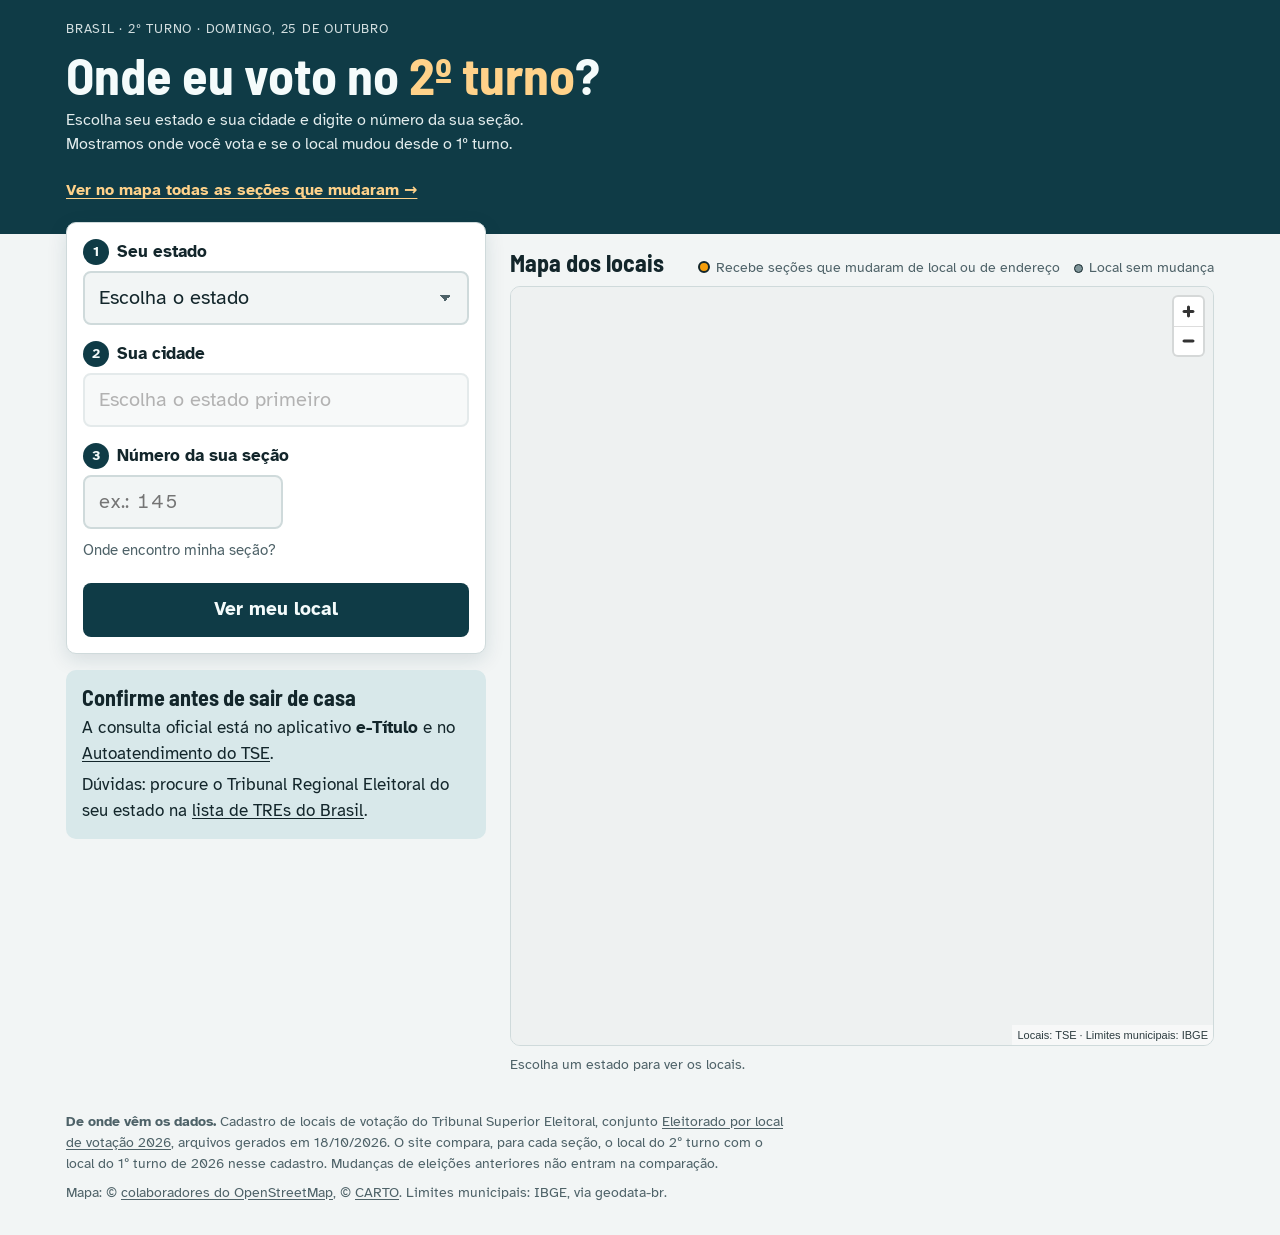
==== commit 2c47af42: "Nova página: mapa nacional das seções que mudaram de local do 1º para o 2º turno - mudancas.html + a" ====
--- a/index.html
+++ b/index.html
@@ -18,6 +18,7 @@
     <p class="selo">Brasil · 2º turno · domingo, 25 de outubro</p>
     <h1>Onde eu voto no <span>2º turno</span>?</h1>
     <p class="sub">Escolha seu estado e sua cidade e digite o número da sua seção. Mostramos onde você vota e se o local mudou desde o 1º turno.</p>
+    <p class="volta"><a href="mudancas.html">Ver no mapa todas as seções que mudaram →</a></p>
   </div>
 </header>
 
--- a/assets/estilo.css
+++ b/assets/estilo.css
@@ -125,3 +125,37 @@
   .mapa{height:calc(100vh - 140px);max-height:none}
 }
 @media (prefers-reduced-motion:reduce){*{transition:none!important;animation:none!important;scroll-behavior:auto!important}}
+
+/* ---------- link entre as páginas ---------- */
+.volta{margin:6px 0 0;font-size:16px}
+.volta a{color:#ffd28a;font-weight:700;text-underline-offset:3px;display:inline-block;padding-block:10px;min-height:44px;box-sizing:border-box}
+
+/* ---------- página de mudanças ---------- */
+.resumo{margin:0;font-size:17px}
+.resumo b{font-variant-numeric:tabular-nums}
+.situacoes{border:0;margin:0;padding:0;display:grid;gap:4px}
+.situacoes legend{font-weight:700;font-size:17px;padding:0;margin-bottom:4px}
+.opcao{display:flex;align-items:center;gap:10px;min-height:44px;font-size:17px;cursor:pointer}
+.opcao input{width:22px;height:22px;accent-color:var(--petroleo);margin:0}
+.opcao .pt{margin-right:0}
+.pt-conf{background:#fde7c4;border-color:#a14507}
+.lista-mud{display:grid;gap:8px;min-width:0}
+.lista-mud h2{font-size:24px}
+.uf-titulo{font-family:var(--f-titulo);font-size:22px;margin:12px 0 0}
+.uf-grupo{display:grid;gap:10px}
+.mun-titulo{margin:6px 0 0;font-size:13px;font-weight:700;letter-spacing:.06em;text-transform:uppercase;color:var(--suave)}
+.card-mud{background:var(--papel);border:1px solid var(--linha);border-radius:var(--raio);padding:12px 14px;display:grid;gap:4px;min-width:0}
+.card-mud .nome{font-family:var(--f-titulo);font-size:21px;line-height:1.15}
+.card-mud .end{font-size:15px;overflow-wrap:anywhere}
+.card-mud summary{cursor:pointer;min-height:44px;display:flex;align-items:center;font-weight:700;font-size:15px}
+.card-mud ul{list-style:none;margin:0 0 6px;padding:0;display:grid;gap:8px;font-size:15px}
+.card-mud li{border-top:1px solid var(--linha);padding-top:8px;overflow-wrap:anywhere}
+.acoes-mini{display:flex;flex-wrap:wrap;gap:8px;align-items:center}
+.acoes-mini a,.acoes-mini button{font:inherit;font-weight:700;font-size:15px;min-height:44px;padding:8px 14px;border-radius:8px;border:2px solid var(--petroleo);color:var(--petroleo);background:transparent;text-decoration:none;display:inline-flex;align-items:center;cursor:pointer}
+:root[data-theme="dark"] .acoes-mini a,:root[data-theme="dark"] .acoes-mini button{color:var(--tinta);border-color:var(--linha)}
+@media (prefers-color-scheme: dark){:root:not([data-theme="light"]) .acoes-mini a,:root:not([data-theme="light"]) .acoes-mini button{color:var(--tinta);border-color:var(--linha)}}
+.vazio{color:var(--suave);margin:0}
+@media (min-width:900px){
+  .pagina-mudancas .filtros,.pagina-mudancas .lista-mud,.pagina-mudancas .confirme{grid-column:1}
+  .pagina-mudancas .mapa-bloco{grid-column:2;grid-row:1 / span 4}
+}
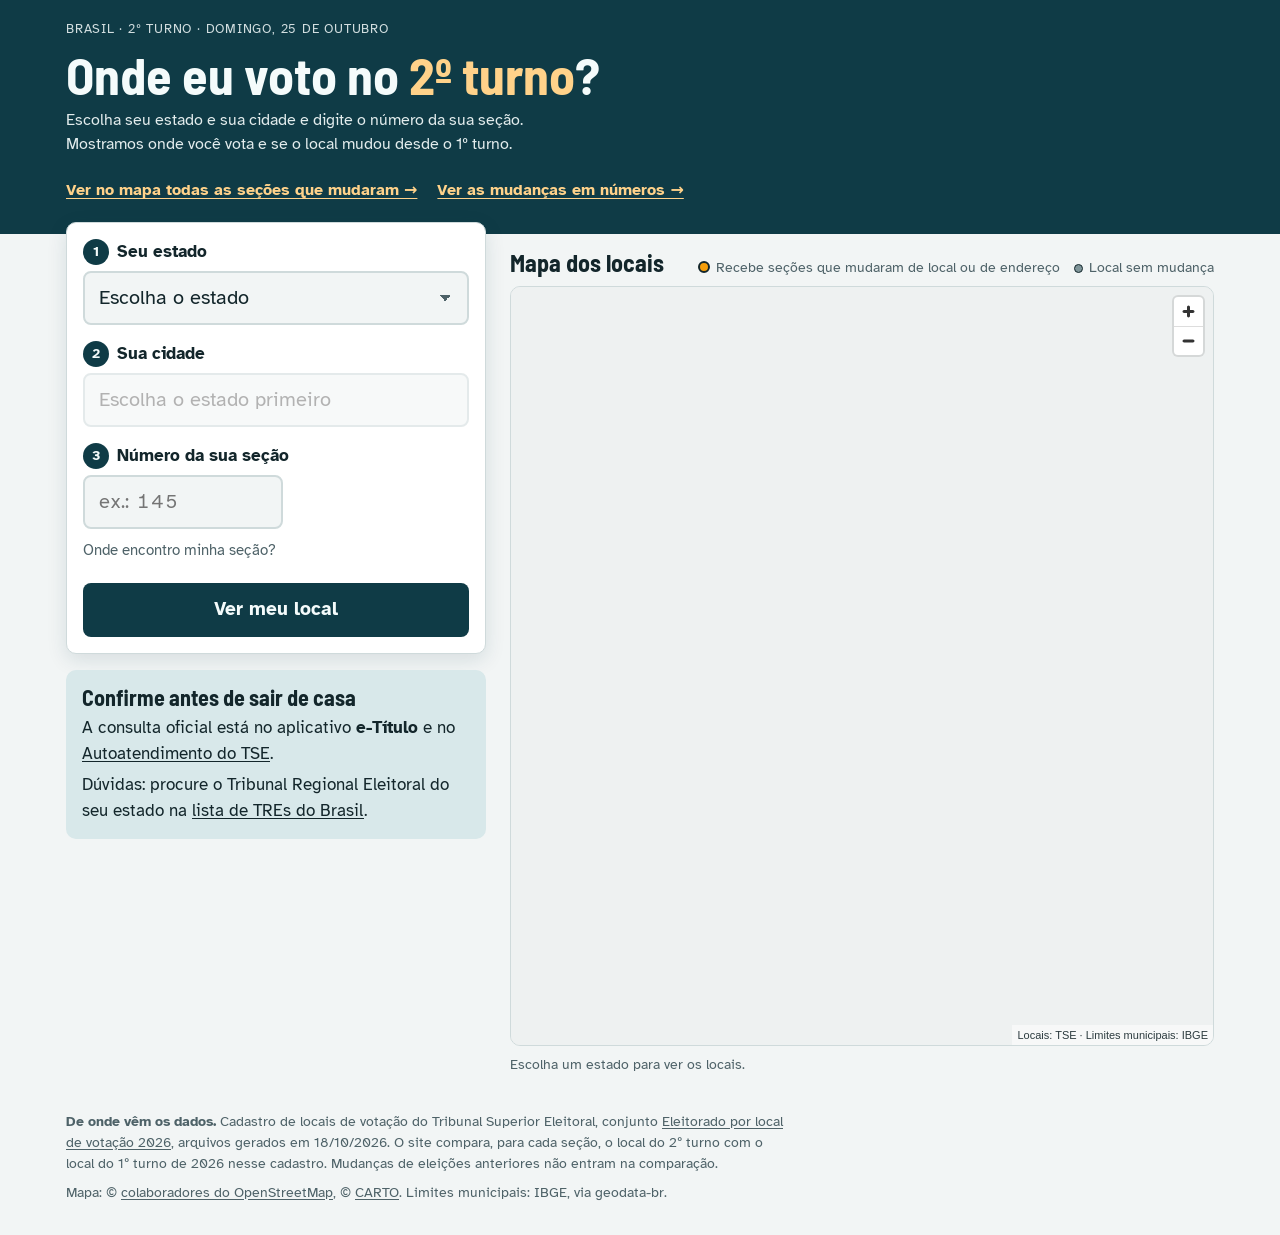
==== commit 85c04f09: "Nova página: as mudanças em números (região, estado, cidade, eleitores, distância) - estatisticas.ht" ====
--- a/index.html
+++ b/index.html
@@ -18,7 +18,7 @@
     <p class="selo">Brasil · 2º turno · domingo, 25 de outubro</p>
     <h1>Onde eu voto no <span>2º turno</span>?</h1>
     <p class="sub">Escolha seu estado e sua cidade e digite o número da sua seção. Mostramos onde você vota e se o local mudou desde o 1º turno.</p>
-    <p class="volta"><a href="mudancas.html">Ver no mapa todas as seções que mudaram →</a></p>
+    <nav class="volta" aria-label="Outras páginas"><a href="mudancas.html">Ver no mapa todas as seções que mudaram →</a> <a href="estatisticas.html">Ver as mudanças em números →</a></nav>
   </div>
 </header>
 
--- a/assets/estilo.css
+++ b/assets/estilo.css
@@ -159,3 +159,72 @@
   .pagina-mudancas .filtros,.pagina-mudancas .lista-mud,.pagina-mudancas .confirme{grid-column:1}
   .pagina-mudancas .mapa-bloco{grid-column:2;grid-row:1 / span 4}
 }
+
+/* ---------- navegação entre as páginas (cabeçalho) ---------- */
+nav.volta{display:flex;flex-wrap:wrap;column-gap:20px}
+
+/* ---------- página de números ---------- */
+.pagina-estat .conteudo{max-width:900px}
+.caixa-erro{background:var(--papel);border:1px solid var(--linha);border-radius:var(--raio);padding:14px 16px;margin-top:-28px}
+.destaques{display:grid;grid-template-columns:repeat(auto-fit,minmax(min(100%,200px),1fr));gap:10px;margin-top:-28px}
+.destaques .carregando{background:var(--papel);border:1px solid var(--linha);border-radius:var(--raio);padding:14px 16px}
+.destaque{background:var(--papel);border:1px solid var(--linha);border-radius:var(--raio);padding:14px 16px;display:grid;gap:2px;align-content:start;box-shadow:0 6px 20px rgba(15,59,70,.10)}
+.destaque b{font-family:var(--f-titulo);font-size:40px;line-height:1;color:var(--ambar);font-variant-numeric:tabular-nums}
+.destaque span{font-weight:700;font-size:16px;line-height:1.3}
+.destaque small{font-size:14px;color:var(--suave);line-height:1.35}
+.nota-confira{margin:0;background:var(--papel);border:1px solid var(--linha);border-left:4px solid var(--ambar-borda);border-radius:var(--raio);padding:12px 14px;font-size:15px}
+.bloco{background:var(--papel);border:1px solid var(--linha);border-radius:var(--raio);padding:16px;display:grid;gap:10px;min-width:0}
+.bloco h2{font-size:26px}
+.bloco h3{font-family:var(--f-titulo);font-size:20px;margin:8px 0 0}
+.bloco-cab{display:grid;gap:10px}
+.explica{margin:0;font-size:15px;color:var(--suave);max-width:70ch}
+.medida{border:0;margin:0;padding:0;display:flex;flex-wrap:wrap;gap:6px}
+.medida legend{font-weight:700;font-size:15px;padding:0;margin-bottom:6px}
+.medida label{display:inline-flex;align-items:center;gap:8px;min-height:44px;padding:6px 14px;border:2px solid var(--linha);border-radius:999px;cursor:pointer;font-weight:700;font-size:16px}
+.medida label:has(input:checked){border-color:var(--ambar);background:var(--ambar-fundo);color:var(--ambar)}
+.medida input{width:18px;height:18px;margin:0;accent-color:var(--ambar)}
+.barras{list-style:none;margin:0;padding:0;display:grid;gap:8px}
+.barras li{display:grid;grid-template-columns:minmax(0,1fr) auto;grid-template-areas:"rot val" "trilho trilho";gap:3px 10px;align-items:end}
+.b-rot{grid-area:rot;font-size:16px;font-weight:700;min-width:0;overflow-wrap:anywhere}
+.b-rot .suave{font-weight:400;font-size:14px}
+.b-val{grid-area:val;text-align:right;font-variant-numeric:tabular-nums;font-size:16px;display:grid}
+.b-val small{font-size:13px;color:var(--suave)}
+.b-trilho{grid-area:trilho;height:12px;background:var(--fundo);border-radius:6px;overflow:hidden}
+.b-barra{display:block;height:100%;background:var(--ambar);border-radius:6px}
+.tabela-det{min-width:0}
+.bloco>*{min-width:0}
+.tabela-det summary,.metodo summary{cursor:pointer;min-height:44px;display:flex;align-items:center;font-weight:700}
+.rolagem{overflow-x:auto;max-width:100%;margin-top:6px}
+.rolagem table{border-collapse:collapse;width:100%;font-size:15px;font-variant-numeric:tabular-nums}
+.rolagem caption{text-align:left;font-size:14px;color:var(--suave);padding-bottom:6px}
+.rolagem th,.rolagem td{padding:8px 10px;border-bottom:1px solid var(--linha);text-align:right;white-space:nowrap}
+.rolagem th[scope=row],.rolagem thead th:first-child{text-align:left}
+.rolagem thead th{font-size:13px;color:var(--suave);vertical-align:bottom;white-space:normal;min-width:80px}
+.rolagem .total th,.rolagem .total td{font-weight:700;border-bottom:0}
+.controles{display:grid;grid-template-columns:repeat(auto-fit,minmax(min(100%,240px),1fr));gap:10px}
+.controles select{font-size:18px}
+.ranking{list-style:none;margin:0;padding:0;display:grid}
+.ranking li{display:grid;grid-template-columns:36px minmax(0,1fr);gap:8px;padding:10px 0;border-top:1px solid var(--linha)}
+.ranking li.vazio{display:block}
+.r-pos{font-family:var(--f-titulo);font-size:20px;font-weight:700;color:var(--suave);text-align:right;font-variant-numeric:tabular-nums}
+.r-nome{display:block;font-weight:700;font-size:17px}
+.r-nome .suave{font-weight:400;font-size:14px}
+.r-num{display:block;font-size:15px;color:var(--suave)}
+.r-num b{color:var(--tinta)}
+.botao-sec{font:inherit;font-weight:700;font-size:16px;min-height:48px;padding:8px 16px;border-radius:8px;border:2px solid var(--petroleo);color:var(--petroleo);background:transparent;cursor:pointer;justify-self:start}
+:root[data-theme="dark"] .botao-sec{color:var(--tinta);border-color:var(--linha)}
+@media (prefers-color-scheme: dark){:root:not([data-theme="light"]) .botao-sec{color:var(--tinta);border-color:var(--linha)}}
+.maiores{margin:0;padding-left:22px;display:grid;gap:8px;font-size:15px}
+.maiores li{overflow-wrap:anywhere}
+.metodo summary h2{display:inline}
+.metodo ul{margin:4px 0 0;padding-left:20px;display:grid;gap:8px;font-size:15px;max-width:75ch}
+@media (min-width:640px){
+  .barras li{grid-template-columns:minmax(120px,190px) minmax(0,1fr) minmax(110px,auto);grid-template-areas:"rot trilho val";align-items:center}
+  .b-val{text-align:right}
+}
+.tabela-det summary::before,.metodo summary::before{content:"";flex:none;width:9px;height:9px;margin:0 12px 0 2px;border-right:2.5px solid currentColor;border-bottom:2.5px solid currentColor;transform:rotate(-45deg);transition:transform .15s}
+.tabela-det[open] summary::before,.metodo[open] summary::before{transform:rotate(45deg)}
+@media (min-width:900px){
+  .pagina-estat .conteudo{grid-template-columns:minmax(0,1fr)}
+  .pagina-estat .destaques{grid-template-columns:repeat(4,minmax(0,1fr))}
+}
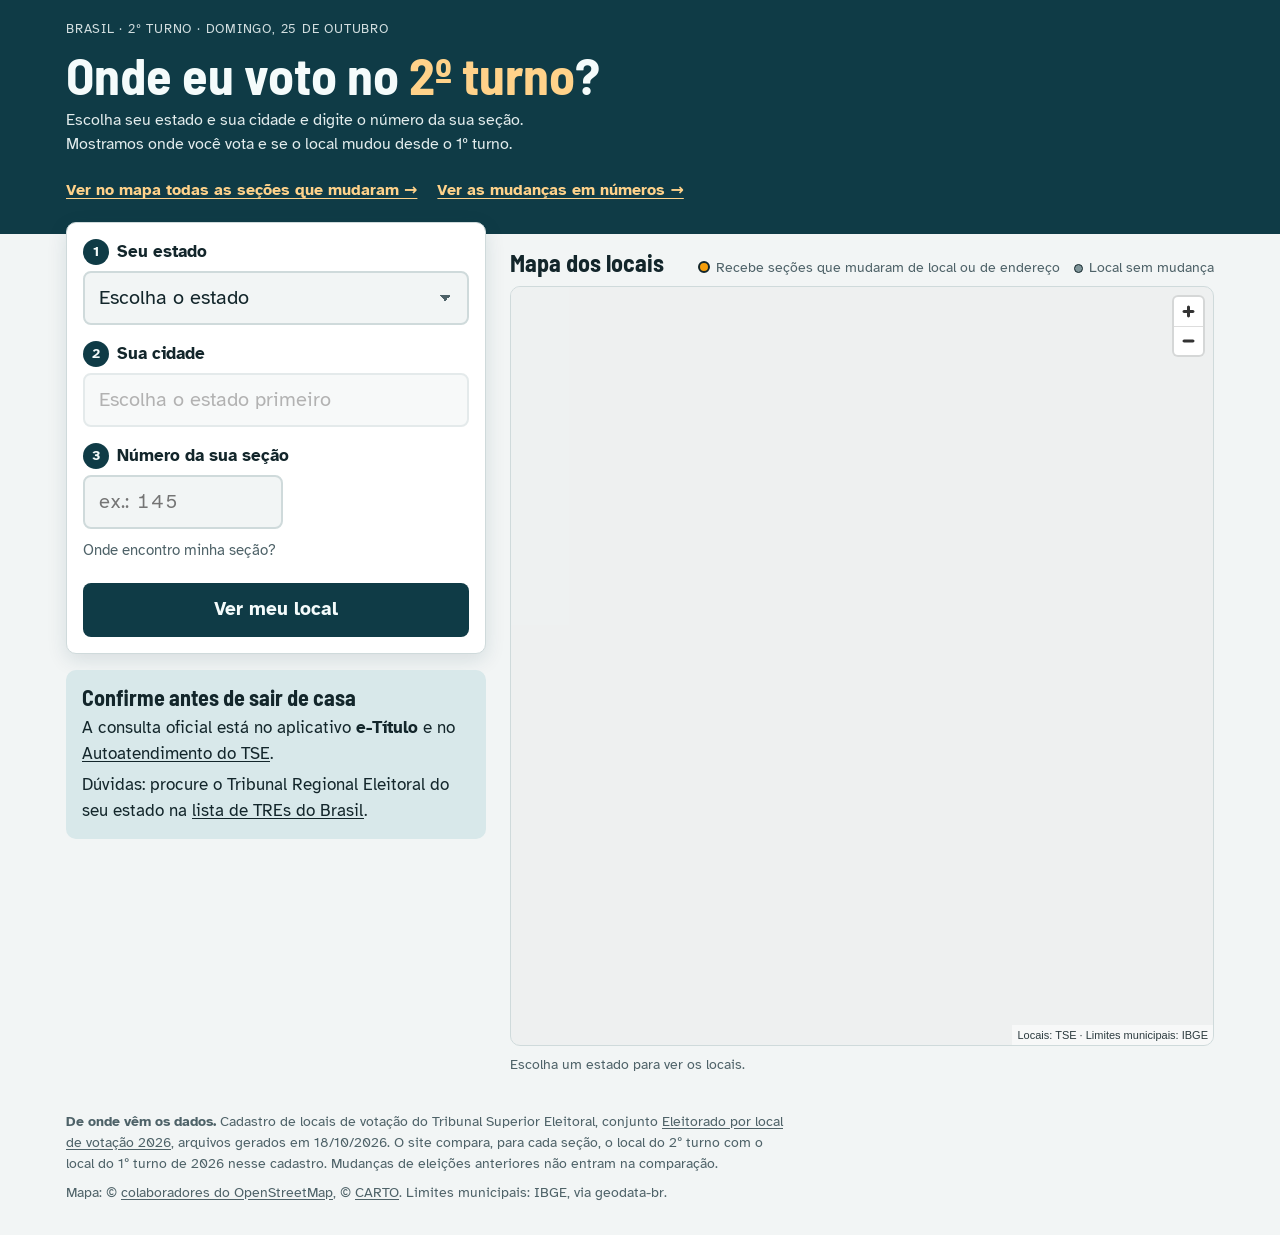
==== commit e6154330: "Números: maior distância por região e mudanças acima de 2 km por região - troca o gráfico de distânc" ====
--- a/index.html
+++ b/index.html
@@ -10,7 +10,7 @@
 <link rel="preconnect" href="https://fonts.gstatic.com" crossorigin>
 <link rel="stylesheet" href="https://fonts.googleapis.com/css2?family=Atkinson+Hyperlegible:wght@400;700&family=Barlow+Semi+Condensed:wght@600;700&display=swap">
 <link rel="stylesheet" href="lib/maplibre-gl.css">
-<link rel="stylesheet" href="assets/estilo.css">
+<link rel="stylesheet" href="assets/estilo.css?v=2026-10-19e">
 </head>
 <body>
 <header class="topo">
@@ -78,6 +78,6 @@
 </footer>
 
 <script src="lib/maplibre-gl.js"></script>
-<script src="assets/app.js"></script>
+<script src="assets/app.js?v=2026-10-19e"></script>
 </body>
 </html>
--- a/assets/estilo.css
+++ b/assets/estilo.css
@@ -164,67 +164,99 @@
 nav.volta{display:flex;flex-wrap:wrap;column-gap:20px}
 
 /* ---------- página de números ---------- */
-.pagina-estat .conteudo{max-width:900px}
+.pagina-estat .conteudo{max-width:920px}
 .caixa-erro{background:var(--papel);border:1px solid var(--linha);border-radius:var(--raio);padding:14px 16px;margin-top:-28px}
+.sigla{font-weight:400;font-size:.82em;color:var(--suave);letter-spacing:.02em}
+
+/* destaques */
 .destaques{display:grid;grid-template-columns:repeat(auto-fit,minmax(min(100%,200px),1fr));gap:10px;margin-top:-28px}
-.destaques .carregando{background:var(--papel);border:1px solid var(--linha);border-radius:var(--raio);padding:14px 16px}
-.destaque{background:var(--papel);border:1px solid var(--linha);border-radius:var(--raio);padding:14px 16px;display:grid;gap:2px;align-content:start;box-shadow:0 6px 20px rgba(15,59,70,.10)}
-.destaque b{font-family:var(--f-titulo);font-size:40px;line-height:1;color:var(--ambar);font-variant-numeric:tabular-nums}
-.destaque span{font-weight:700;font-size:16px;line-height:1.3}
-.destaque small{font-size:14px;color:var(--suave);line-height:1.35}
-.nota-confira{margin:0;background:var(--papel);border:1px solid var(--linha);border-left:4px solid var(--ambar-borda);border-radius:var(--raio);padding:12px 14px;font-size:15px}
-.bloco{background:var(--papel);border:1px solid var(--linha);border-radius:var(--raio);padding:16px;display:grid;gap:10px;min-width:0}
-.bloco h2{font-size:26px}
-.bloco h3{font-family:var(--f-titulo);font-size:20px;margin:8px 0 0}
-.bloco-cab{display:grid;gap:10px}
-.explica{margin:0;font-size:15px;color:var(--suave);max-width:70ch}
-.medida{border:0;margin:0;padding:0;display:flex;flex-wrap:wrap;gap:6px}
+.destaques .carregando{background:var(--papel);border:1px solid var(--linha);border-radius:var(--raio);padding:14px 16px;margin:0}
+.destaque{background:var(--papel);border:1px solid var(--linha);border-radius:var(--raio);padding:14px 16px 16px;display:grid;gap:4px;align-content:start;box-shadow:0 6px 20px rgba(15,59,70,.10)}
+.d-num{font-family:var(--f-titulo);font-weight:700;font-size:44px;line-height:1;color:var(--ambar);font-variant-numeric:tabular-nums}
+.d-txt{font-weight:700;font-size:17px;line-height:1.3}
+.d-sub{font-size:14px;color:var(--suave);line-height:1.4}
+.nota-confira{margin:0;background:var(--papel);border:1px solid var(--linha);border-left:5px solid var(--ambar-borda);border-radius:var(--raio);padding:12px 14px;font-size:15px;line-height:1.5}
+
+/* blocos */
+.bloco{background:var(--papel);border:1px solid var(--linha);border-radius:var(--raio);padding:18px 16px;display:grid;gap:12px;min-width:0}
+.bloco>*{min-width:0}
+.bloco h2{font-size:28px}
+.bloco h3{font-family:var(--f-titulo);font-size:21px;margin:10px 0 0;padding-top:12px;border-top:1px solid var(--linha)}
+.explica{margin:0;font-size:15px;color:var(--suave);max-width:68ch;line-height:1.5}
+.explica b{color:var(--tinta)}
+.frase-destaque{margin:0;font-size:19px;line-height:1.4;max-width:46ch}
+.frase-destaque b{color:var(--ambar);font-size:1.1em}
+
+/* escolha da medida: botões de segmento */
+.medida{border:0;margin:0;padding:0;min-width:0}
 .medida legend{font-weight:700;font-size:15px;padding:0;margin-bottom:6px}
-.medida label{display:inline-flex;align-items:center;gap:8px;min-height:44px;padding:6px 14px;border:2px solid var(--linha);border-radius:999px;cursor:pointer;font-weight:700;font-size:16px}
-.medida label:has(input:checked){border-color:var(--ambar);background:var(--ambar-fundo);color:var(--ambar)}
-.medida input{width:18px;height:18px;margin:0;accent-color:var(--ambar)}
-.barras{list-style:none;margin:0;padding:0;display:grid;gap:8px}
-.barras li{display:grid;grid-template-columns:minmax(0,1fr) auto;grid-template-areas:"rot val" "trilho trilho";gap:3px 10px;align-items:end}
+.medida-opcoes{display:grid;grid-template-columns:repeat(3,minmax(0,1fr));border:2px solid var(--linha);border-radius:10px;padding:3px;gap:3px;max-width:460px}
+.medida label{position:relative;display:flex;align-items:center;justify-content:center;min-height:44px;padding:6px 4px;border-radius:7px;cursor:pointer;font-weight:700;font-size:clamp(13px,4vw,16px);min-width:0;overflow-wrap:anywhere;text-align:center;color:var(--suave)}
+.medida input{position:absolute;opacity:0;inset:0;margin:0;cursor:pointer}
+.medida label:has(input:checked){background:var(--petroleo);color:var(--sobre-petroleo)}
+.medida label:has(input:focus-visible){outline:3px solid var(--foco);outline-offset:2px}
+
+/* barras horizontais: uma série, uma cor, valor escrito ao lado */
+.barras{list-style:none;margin:0;padding:0;display:grid;gap:12px}
+.barras li{display:grid;grid-template-columns:minmax(0,1fr) auto;grid-template-areas:"rot val" "trilho trilho" "sub sub";column-gap:12px;row-gap:4px;align-items:baseline}
+.barras li.fora{border-top:1px dashed var(--linha);padding-top:12px}
 .b-rot{grid-area:rot;font-size:16px;font-weight:700;min-width:0;overflow-wrap:anywhere}
-.b-rot .suave{font-weight:400;font-size:14px}
-.b-val{grid-area:val;text-align:right;font-variant-numeric:tabular-nums;font-size:16px;display:grid}
-.b-val small{font-size:13px;color:var(--suave)}
-.b-trilho{grid-area:trilho;height:12px;background:var(--fundo);border-radius:6px;overflow:hidden}
-.b-barra{display:block;height:100%;background:var(--ambar);border-radius:6px}
-.tabela-det{min-width:0}
-.bloco>*{min-width:0}
-.tabela-det summary,.metodo summary{cursor:pointer;min-height:44px;display:flex;align-items:center;font-weight:700}
+.b-val{grid-area:val;text-align:right;font-variant-numeric:tabular-nums;font-size:15px;color:var(--suave);white-space:nowrap}
+.b-val b{font-size:18px;color:var(--tinta)}
+.b-sub{grid-area:sub;font-size:13px;color:var(--suave)}
+.b-trilho{grid-area:trilho;display:block;height:14px;background:var(--fundo);border-radius:0 4px 4px 0;overflow:hidden}
+.b-barra{display:block;height:100%;background:var(--ambar);border-radius:0 4px 4px 0}
+.barras-dist .b-barra{background:var(--petroleo)}
+:root[data-theme="dark"] .barras-dist .b-barra{background:#7fb8c4}
+@media (prefers-color-scheme: dark){:root:not([data-theme="light"]) .barras-dist .b-barra{background:#7fb8c4}}
+
+/* tabela */
+.tabela-det{min-width:0;border-top:1px solid var(--linha);padding-top:4px}
+.tabela-det summary,.metodo summary{cursor:pointer;min-height:44px;display:flex;align-items:center;font-weight:700;list-style:none}
+.tabela-det summary::-webkit-details-marker,.metodo summary::-webkit-details-marker{display:none}
+.tabela-det summary::before,.metodo summary::before{content:"";flex:none;width:9px;height:9px;margin:0 14px 0 4px;border-right:2.5px solid currentColor;border-bottom:2.5px solid currentColor;transform:rotate(-45deg);transition:transform .15s}
+.tabela-det[open] summary::before,.metodo[open] summary::before{transform:rotate(45deg)}
 .rolagem{overflow-x:auto;max-width:100%;margin-top:6px}
 .rolagem table{border-collapse:collapse;width:100%;font-size:15px;font-variant-numeric:tabular-nums}
 .rolagem caption{text-align:left;font-size:14px;color:var(--suave);padding-bottom:6px}
 .rolagem th,.rolagem td{padding:8px 10px;border-bottom:1px solid var(--linha);text-align:right;white-space:nowrap}
 .rolagem th[scope=row],.rolagem thead th:first-child{text-align:left}
-.rolagem thead th{font-size:13px;color:var(--suave);vertical-align:bottom;white-space:normal;min-width:80px}
+.rolagem thead th{font-size:13px;color:var(--suave);vertical-align:bottom;white-space:normal;min-width:84px}
 .rolagem .total th,.rolagem .total td{font-weight:700;border-bottom:0}
+
+/* ranking de cidades */
 .controles{display:grid;grid-template-columns:repeat(auto-fit,minmax(min(100%,240px),1fr));gap:10px}
 .controles select{font-size:18px}
 .ranking{list-style:none;margin:0;padding:0;display:grid}
-.ranking li{display:grid;grid-template-columns:36px minmax(0,1fr);gap:8px;padding:10px 0;border-top:1px solid var(--linha)}
-.ranking li.vazio{display:block}
-.r-pos{font-family:var(--f-titulo);font-size:20px;font-weight:700;color:var(--suave);text-align:right;font-variant-numeric:tabular-nums}
-.r-nome{display:block;font-weight:700;font-size:17px}
-.r-nome .suave{font-weight:400;font-size:14px}
-.r-num{display:block;font-size:15px;color:var(--suave)}
-.r-num b{color:var(--tinta)}
+.ranking li{display:grid;grid-template-columns:34px minmax(0,1fr) auto;grid-template-areas:"pos nome val" "pos det det";column-gap:10px;row-gap:2px;padding:12px 0;border-top:1px solid var(--linha);align-items:baseline}
+.ranking li::before{content:attr(data-pos);grid-area:pos;align-self:start;display:grid;place-items:center;width:30px;height:30px;border-radius:50%;background:var(--fundo);border:1px solid var(--linha);font-weight:700;font-size:15px;font-variant-numeric:tabular-nums}
+.r-corpo{display:contents}
+.r-nome{grid-area:nome;font-weight:700;font-size:17px;min-width:0;overflow-wrap:anywhere}
+.r-val{grid-area:val;text-align:right;white-space:nowrap;font-size:15px;color:var(--suave);font-variant-numeric:tabular-nums}
+.r-val b{font-size:18px;color:var(--tinta)}
+.r-det{grid-area:det;font-size:14px;color:var(--suave)}
 .botao-sec{font:inherit;font-weight:700;font-size:16px;min-height:48px;padding:8px 16px;border-radius:8px;border:2px solid var(--petroleo);color:var(--petroleo);background:transparent;cursor:pointer;justify-self:start}
 :root[data-theme="dark"] .botao-sec{color:var(--tinta);border-color:var(--linha)}
 @media (prefers-color-scheme: dark){:root:not([data-theme="light"]) .botao-sec{color:var(--tinta);border-color:var(--linha)}}
-.maiores{margin:0;padding-left:22px;display:grid;gap:8px;font-size:15px}
-.maiores li{overflow-wrap:anywhere}
+
+/* maiores distâncias */
+.maiores{margin:0;padding-left:24px;display:grid;gap:12px;font-size:15px}
+.maiores li{overflow-wrap:anywhere;padding-left:2px}
+.maiores li::marker{font-weight:700}
+.m-cab{font-size:16px}
+.m-local{color:var(--suave)}
+.m-rot{font-weight:700;color:var(--tinta)}
+
+/* como contamos */
 .metodo summary h2{display:inline}
 .metodo ul{margin:4px 0 0;padding-left:20px;display:grid;gap:8px;font-size:15px;max-width:75ch}
+
 @media (min-width:640px){
-  .barras li{grid-template-columns:minmax(120px,190px) minmax(0,1fr) minmax(110px,auto);grid-template-areas:"rot trilho val";align-items:center}
-  .b-val{text-align:right}
-}
-.tabela-det summary::before,.metodo summary::before{content:"";flex:none;width:9px;height:9px;margin:0 12px 0 2px;border-right:2.5px solid currentColor;border-bottom:2.5px solid currentColor;transform:rotate(-45deg);transition:transform .15s}
-.tabela-det[open] summary::before,.metodo[open] summary::before{transform:rotate(45deg)}
+  .barras li{grid-template-columns:minmax(150px,200px) minmax(0,1fr) minmax(120px,auto);grid-template-areas:"rot trilho val" ". sub sub";align-items:center}
+  .b-sub{margin-top:-2px}
+}
 @media (min-width:900px){
   .pagina-estat .conteudo{grid-template-columns:minmax(0,1fr)}
   .pagina-estat .destaques{grid-template-columns:repeat(4,minmax(0,1fr))}
-}
+  .bloco{padding:22px 24px}
+}
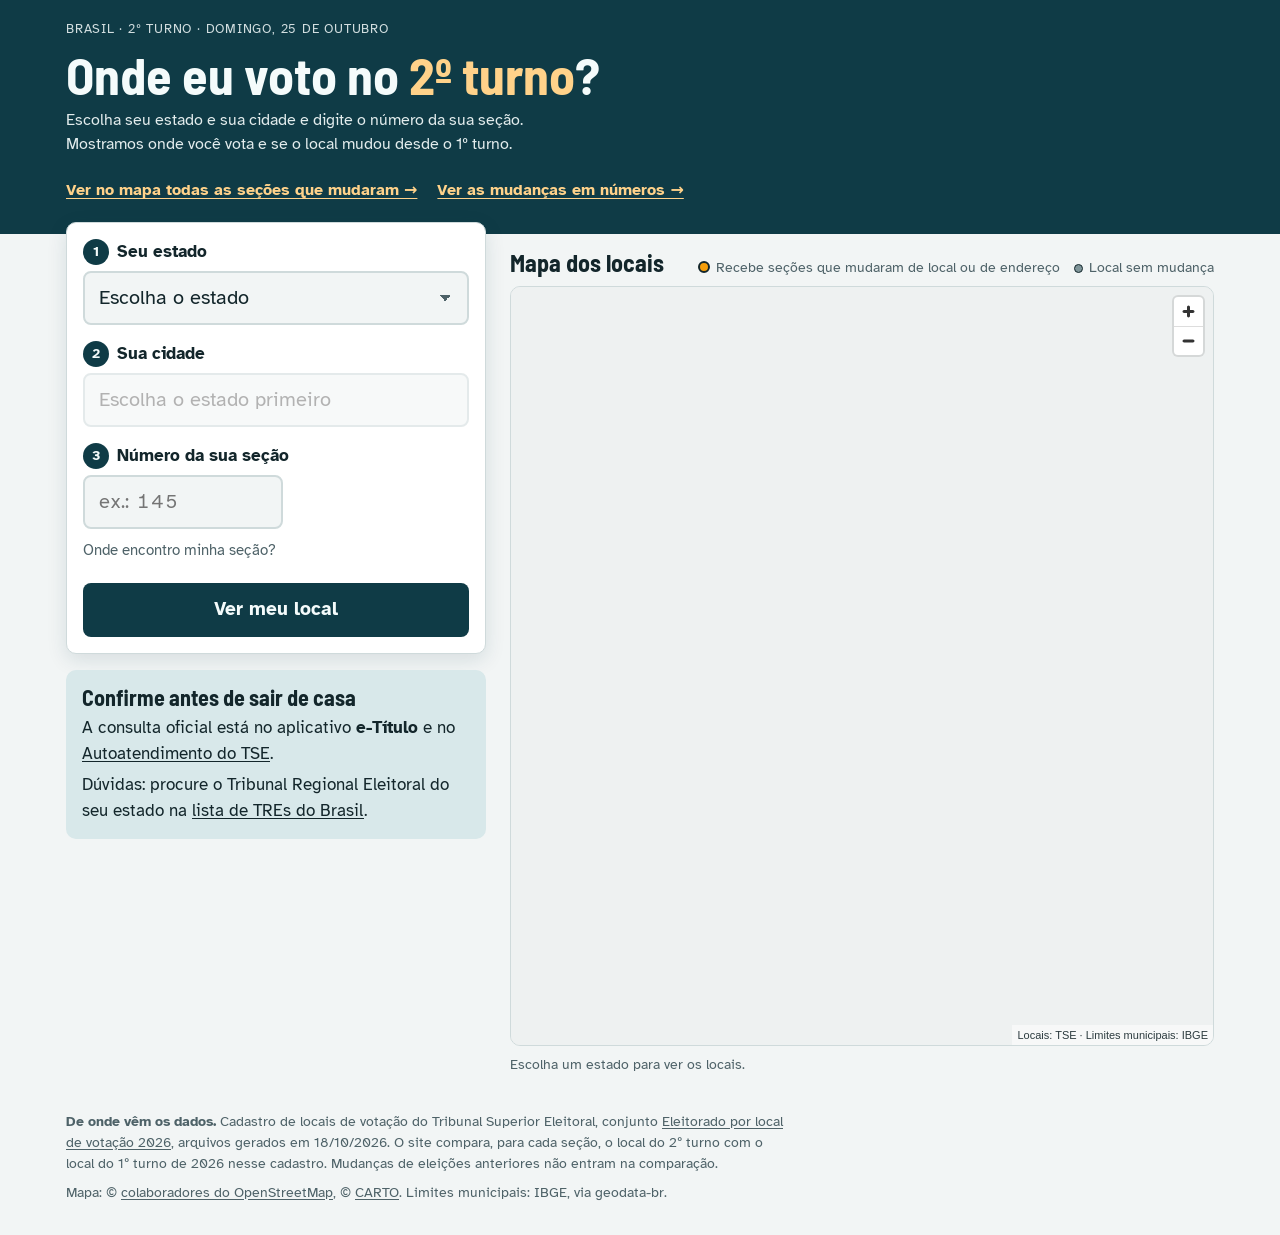
==== commit 5e626c29: "Números: quantas mudanças de local existem em cada região - frase abaixo dos gráficos de região: mud" ====
--- a/index.html
+++ b/index.html
@@ -10,7 +10,7 @@
 <link rel="preconnect" href="https://fonts.gstatic.com" crossorigin>
 <link rel="stylesheet" href="https://fonts.googleapis.com/css2?family=Atkinson+Hyperlegible:wght@400;700&family=Barlow+Semi+Condensed:wght@600;700&display=swap">
 <link rel="stylesheet" href="lib/maplibre-gl.css">
-<link rel="stylesheet" href="assets/estilo.css?v=2026-10-19e">
+<link rel="stylesheet" href="assets/estilo.css?v=2026-10-19f">
 </head>
 <body>
 <header class="topo">
@@ -78,6 +78,6 @@
 </footer>
 
 <script src="lib/maplibre-gl.js"></script>
-<script src="assets/app.js?v=2026-10-19e"></script>
+<script src="assets/app.js?v=2026-10-19f"></script>
 </body>
 </html>
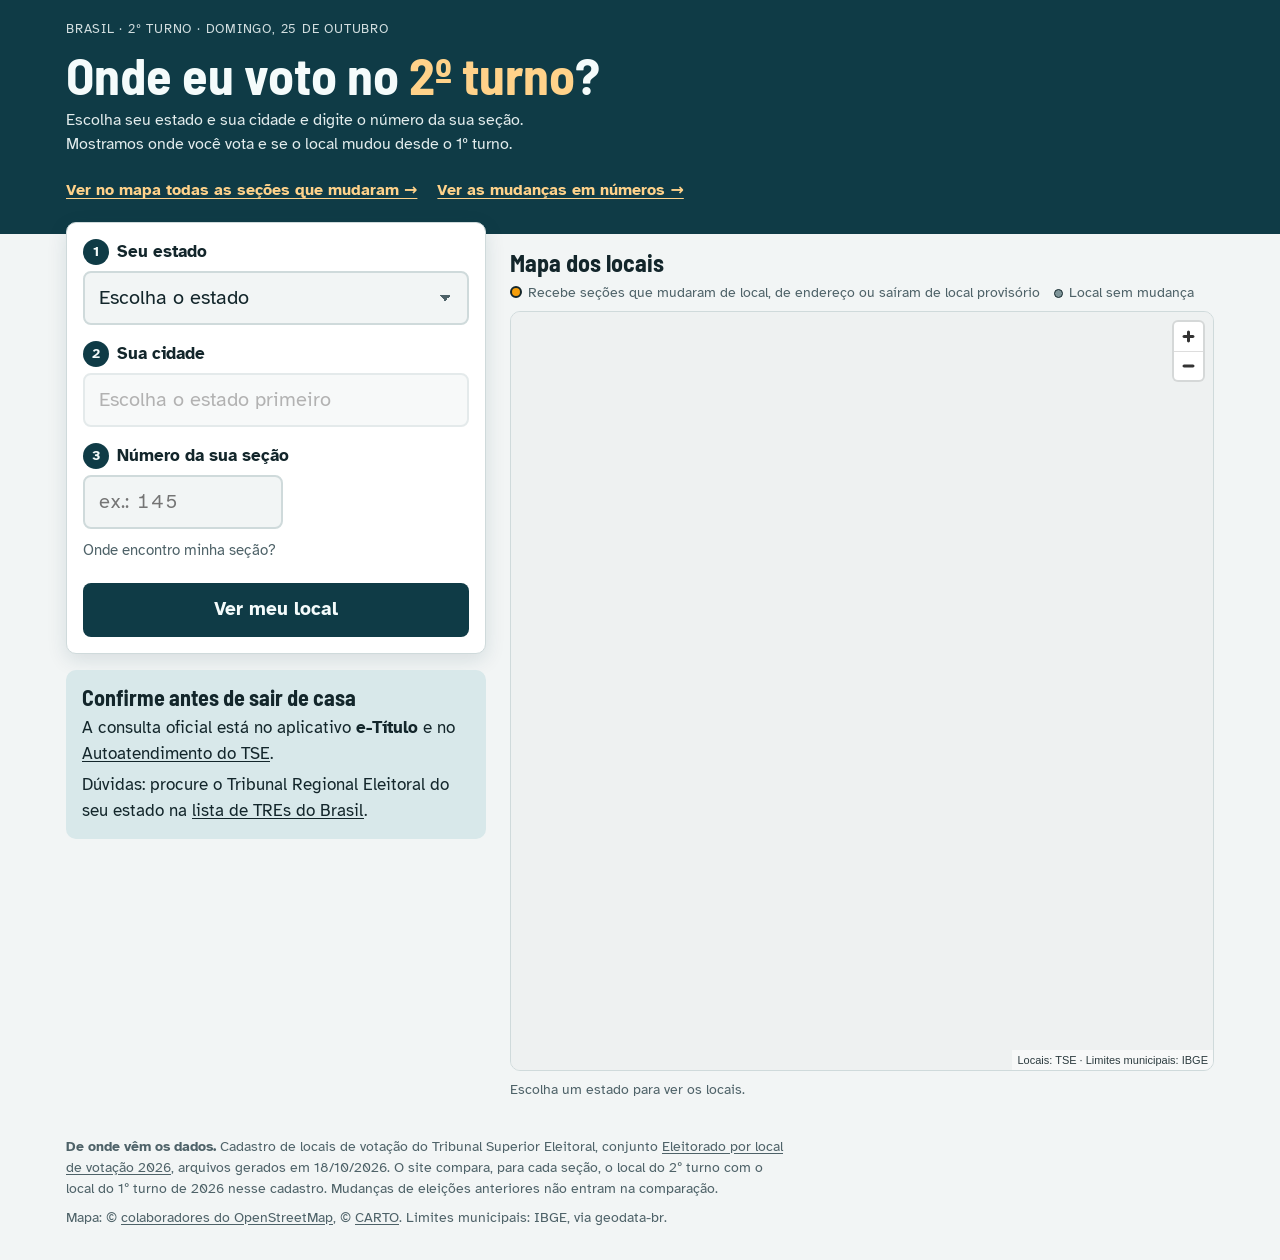
==== commit f13d7fb3: "Local provisório no 1º turno como situação própria; atualização automática pelo GitHub Actions - nov" ====
--- a/index.html
+++ b/index.html
@@ -10,7 +10,7 @@
 <link rel="preconnect" href="https://fonts.gstatic.com" crossorigin>
 <link rel="stylesheet" href="https://fonts.googleapis.com/css2?family=Atkinson+Hyperlegible:wght@400;700&family=Barlow+Semi+Condensed:wght@600;700&display=swap">
 <link rel="stylesheet" href="lib/maplibre-gl.css">
-<link rel="stylesheet" href="assets/estilo.css?v=2026-10-19f">
+<link rel="stylesheet" href="assets/estilo.css?v=2026-10-19g">
 </head>
 <body>
 <header class="topo">
@@ -55,7 +55,7 @@
     <div class="mapa-cab">
       <h2 id="titulo-mapa">Mapa dos locais</h2>
       <ul class="legenda">
-        <li><span class="pt pt-mud"></span>Recebe seções que mudaram de local ou de endereço</li>
+        <li><span class="pt pt-mud"></span>Recebe seções que mudaram de local, de endereço ou saíram de local provisório</li>
         <li><span class="pt pt-normal"></span>Local sem mudança</li>
       </ul>
     </div>
@@ -78,6 +78,6 @@
 </footer>
 
 <script src="lib/maplibre-gl.js"></script>
-<script src="assets/app.js?v=2026-10-19f"></script>
+<script src="assets/app.js?v=2026-10-19g"></script>
 </body>
 </html>
--- a/assets/estilo.css
+++ b/assets/estilo.css
@@ -139,6 +139,10 @@
 .opcao input{width:22px;height:22px;accent-color:var(--petroleo);margin:0}
 .opcao .pt{margin-right:0}
 .pt-conf{background:#fde7c4;border-color:#a14507}
+.pt-volta{background:#8b5cf6;border-color:#3b0764}
+.selo-mini.volta{background:#f1ebff;color:#5b21b6;border-color:#c4b5fd}
+:root[data-theme="dark"] .selo-mini.volta{background:#2a1f45;color:#d8c8ff;border-color:#5b3fa0}
+@media (prefers-color-scheme: dark){:root:not([data-theme="light"]) .selo-mini.volta{background:#2a1f45;color:#d8c8ff;border-color:#5b3fa0}}
 .lista-mud{display:grid;gap:8px;min-width:0}
 .lista-mud h2{font-size:24px}
 .uf-titulo{font-family:var(--f-titulo);font-size:22px;margin:12px 0 0}
